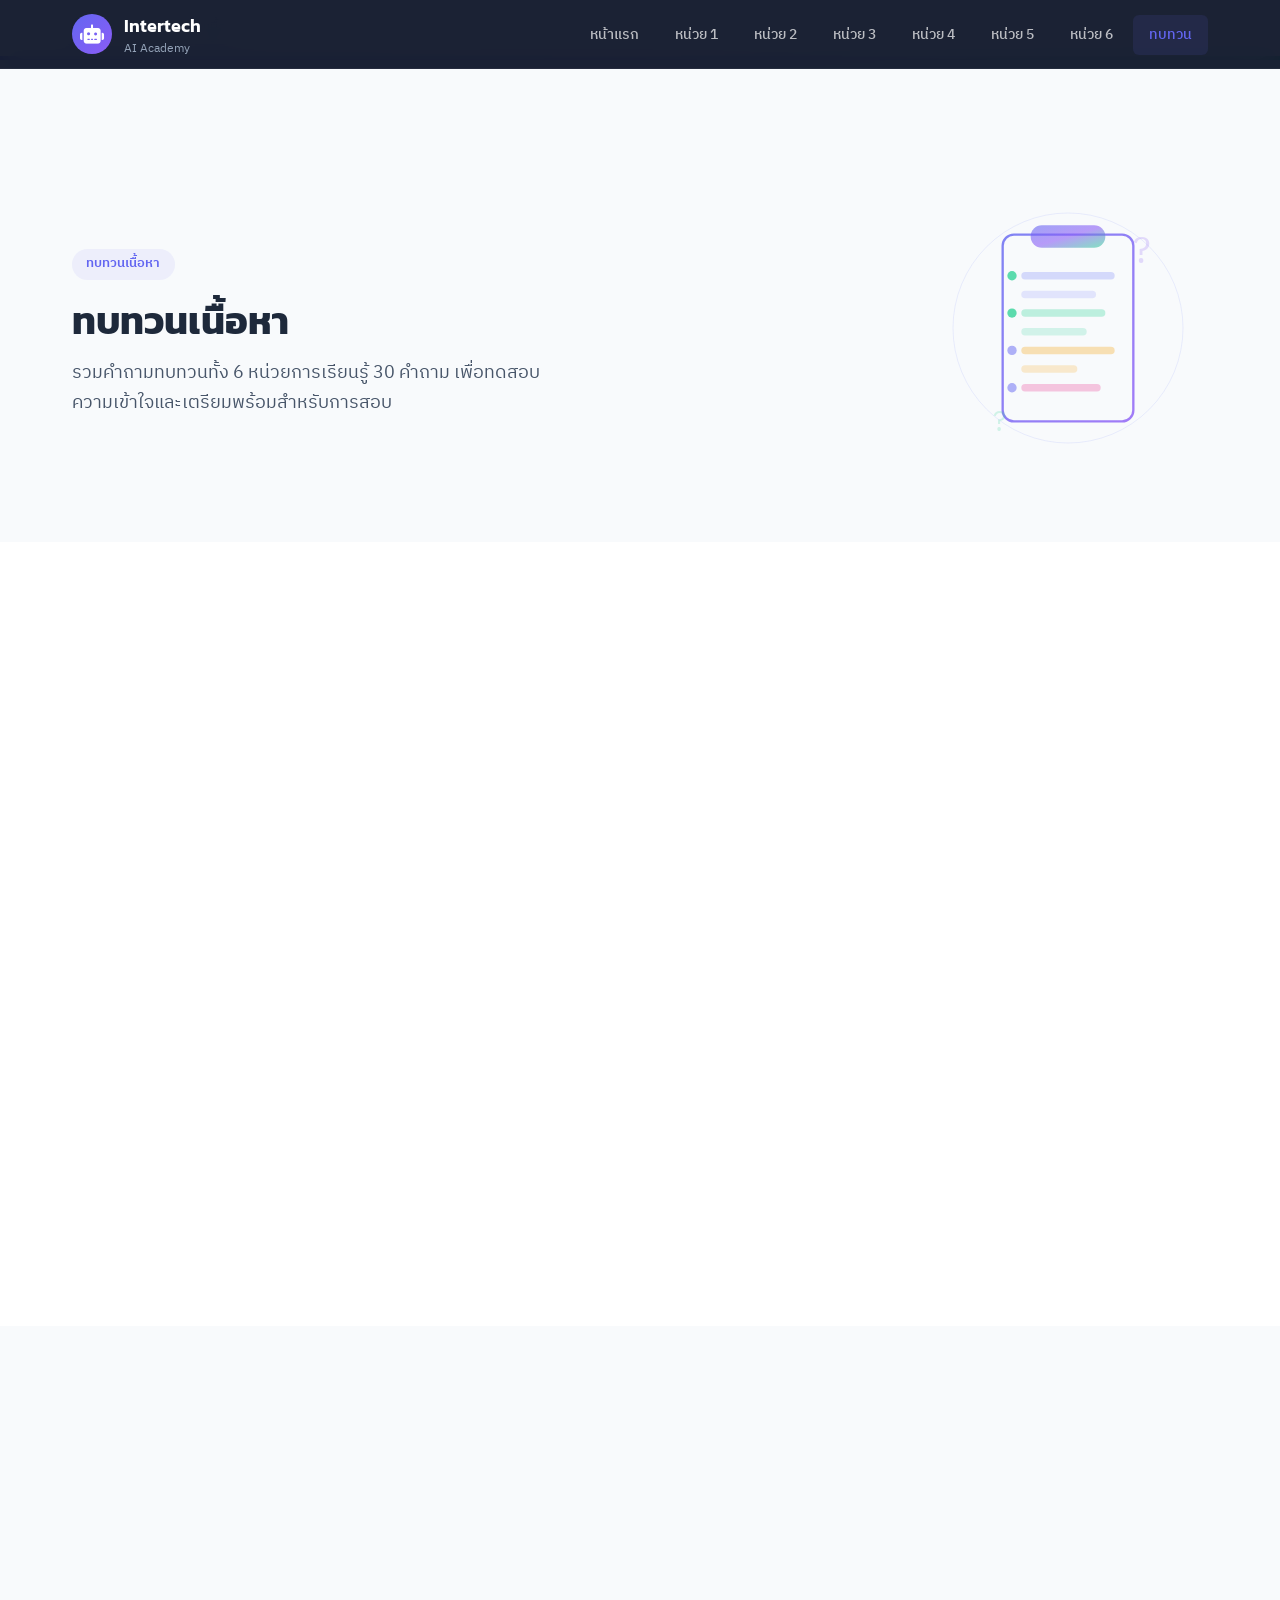
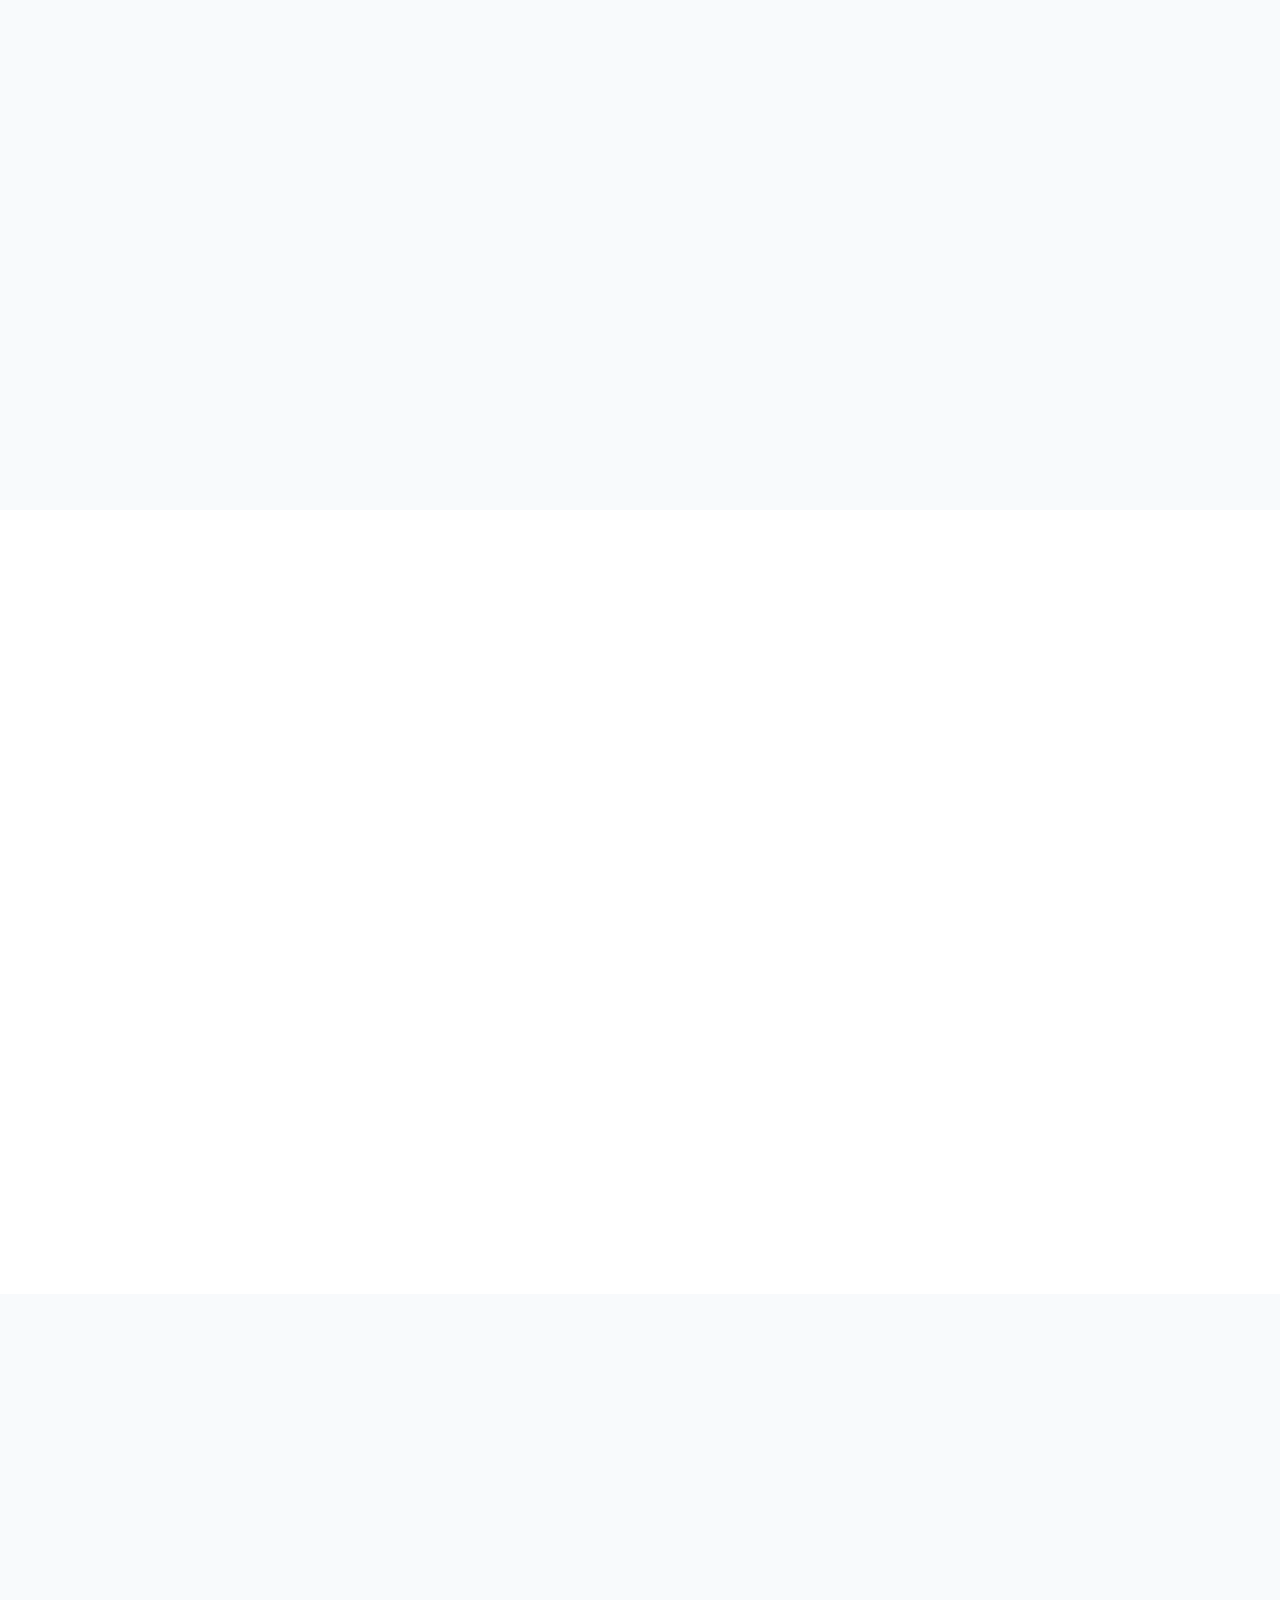
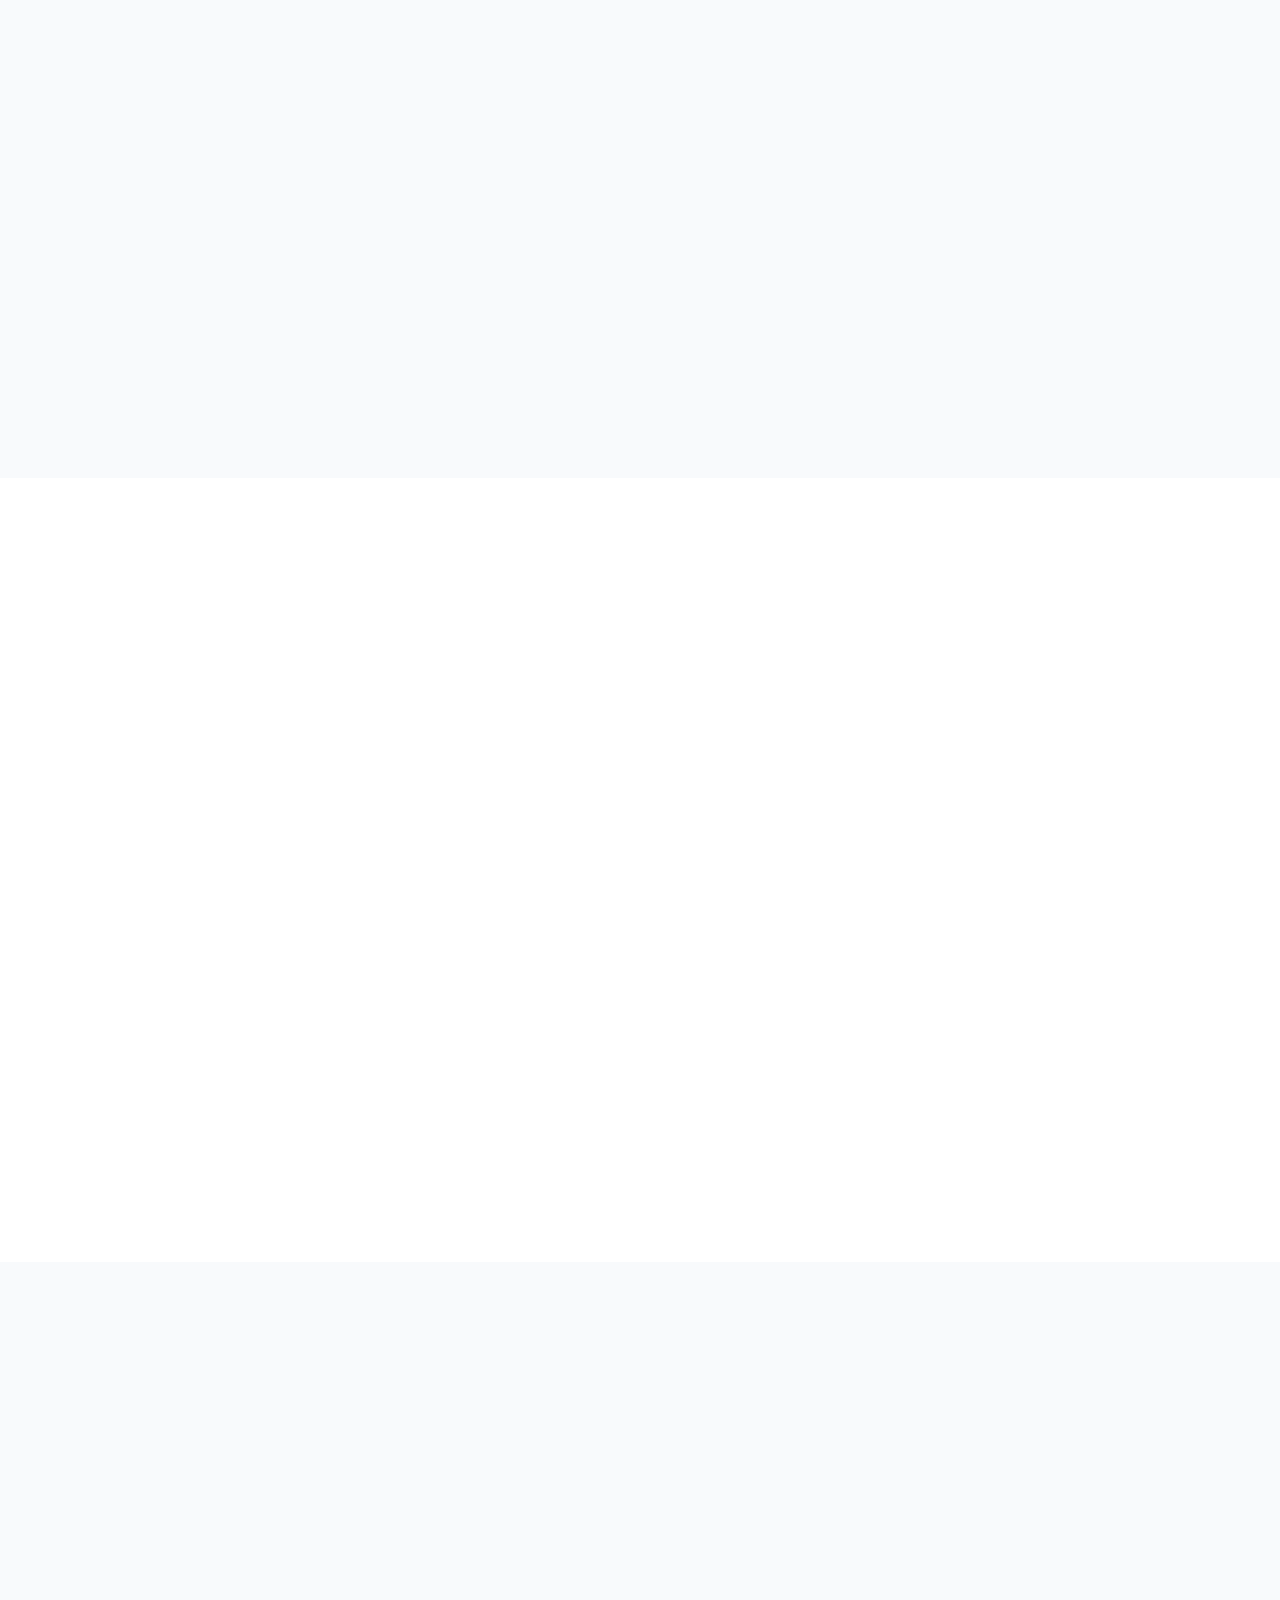
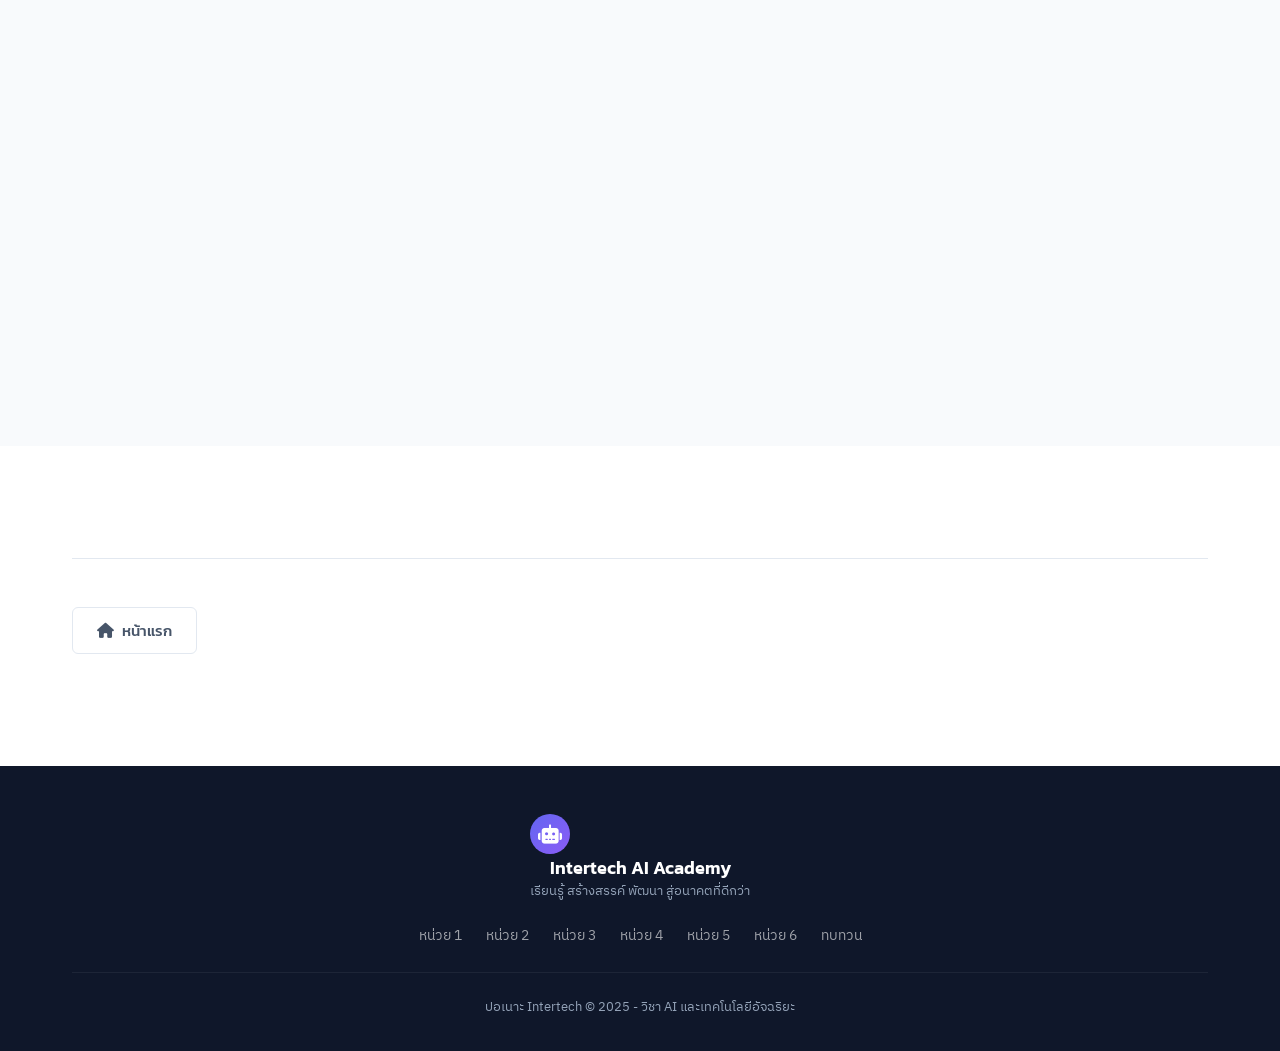
==== pages/review.html @ 2f6a362d "Redesign: Multi-page professional website with detailed content - แยกเป็นหน้าเดี่ยวสำหรับแต่ละหน่วย " ====
<!DOCTYPE html>
<html lang="th">
<head>
    <meta charset="UTF-8">
    <meta name="viewport" content="width=device-width, initial-scale=1.0">
    <title>ทบทวนเนื้อหา - ปอเนาะ Intertech</title>
    <link rel="stylesheet" href="../style.css">
    <link href="https://fonts.googleapis.com/css2?family=Kanit:wght@300;400;500;600;700;800&family=IBM+Plex+Sans+Thai:wght@300;400;500;600;700&display=swap" rel="stylesheet">
    <link rel="stylesheet" href="https://cdnjs.cloudflare.com/ajax/libs/font-awesome/6.5.0/css/all.min.css">
</head>
<body>
    <!-- Navbar -->
    <nav class="navbar">
        <div class="container nav-container">
            <a href="../index.html" class="nav-brand">
                <div class="brand-icon"><i class="fas fa-robot"></i></div>
                <div class="brand-text">
                    <span class="brand-name">Intertech</span>
                    <span class="brand-sub">AI Academy</span>
                </div>
            </a>
            <button class="nav-toggle" id="navToggle">
                <span></span><span></span><span></span>
            </button>
            <ul class="nav-links" id="navLinks">
                <li><a href="../index.html">หน้าแรก</a></li>
                <li><a href="unit1.html">หน่วย 1</a></li>
                <li><a href="unit2.html">หน่วย 2</a></li>
                <li><a href="unit3.html">หน่วย 3</a></li>
                <li><a href="unit4.html">หน่วย 4</a></li>
                <li><a href="unit5.html">หน่วย 5</a></li>
                <li><a href="unit6.html">หน่วย 6</a></li>
                <li><a href="review.html" class="active">ทบทวน</a></li>
            </ul>
        </div>
    </nav>


    <!-- Breadcrumb -->
    <div class="container">
        <nav class="breadcrumb" style="padding: 1rem 0; font-size: 0.9rem;">
            <a href="../index.html" style="color: var(--primary); text-decoration: none;"><i class="fas fa-home"></i> หน้าแรก</a>
            <span style="margin: 0 0.5rem; color: var(--text-muted);">/</span>
            <span style="color: var(--text-secondary);">ทบทวนเนื้อหา</span>
        </nav>
    </div>

    <!-- Page Hero -->
    <header class="page-hero">
        <div class="container page-hero-content">
            <div style="flex: 1;">
                <span class="unit-badge" style="display: inline-block; margin-bottom: 1rem;">ทบทวนเนื้อหา</span>
                <h1 class="page-title">ทบทวนเนื้อหา</h1>
                <p class="page-subtitle">รวมคำถามทบทวนทั้ง 6 หน่วยการเรียนรู้ 30 คำถาม เพื่อทดสอบความเข้าใจและเตรียมพร้อมสำหรับการสอบ</p>
            </div>
            <div class="page-hero-illustration">
                <svg viewBox="0 0 300 300" fill="none" xmlns="http://www.w3.org/2000/svg">
                    <!-- Clipboard background -->
                    <rect x="80" y="50" width="140" height="200" rx="12" stroke="url(#reviewGrad1)" stroke-width="2.5" opacity="0.8"/>
                    <rect x="110" y="40" width="80" height="24" rx="12" fill="url(#reviewGrad2)" opacity="0.6"/>
                    <!-- Checklist lines -->
                    <rect x="100" y="90" width="100" height="8" rx="4" fill="#818cf8" opacity="0.3"/>
                    <rect x="100" y="110" width="80" height="8" rx="4" fill="#818cf8" opacity="0.2"/>
                    <rect x="100" y="130" width="90" height="8" rx="4" fill="#34d399" opacity="0.3"/>
                    <rect x="100" y="150" width="70" height="8" rx="4" fill="#34d399" opacity="0.2"/>
                    <rect x="100" y="170" width="100" height="8" rx="4" fill="#f59e0b" opacity="0.3"/>
                    <rect x="100" y="190" width="60" height="8" rx="4" fill="#f59e0b" opacity="0.2"/>
                    <rect x="100" y="210" width="85" height="8" rx="4" fill="#ec4899" opacity="0.3"/>
                    <!-- Check marks -->
                    <circle cx="90" cy="94" r="5" fill="#34d399" opacity="0.8"/>
                    <circle cx="90" cy="134" r="5" fill="#34d399" opacity="0.8"/>
                    <circle cx="90" cy="174" r="5" fill="#6366f1" opacity="0.5"/>
                    <circle cx="90" cy="214" r="5" fill="#6366f1" opacity="0.5"/>
                    <!-- Question mark decoration -->
                    <text x="220" y="80" font-size="40" fill="#8b5cf6" opacity="0.2">?</text>
                    <text x="70" y="260" font-size="30" fill="#34d399" opacity="0.2">?</text>
                    <!-- Pulsing ring -->
                    <circle cx="150" cy="150" r="120" stroke="#818cf8" stroke-width="1" opacity="0.2">
                        <animate attributeName="r" values="120;130;120" dur="3s" repeatCount="indefinite"/>
                        <animate attributeName="opacity" values="0.2;0.05;0.2" dur="3s" repeatCount="indefinite"/>
                    </circle>
                    <defs>
                        <linearGradient id="reviewGrad1" x1="0%" y1="0%" x2="100%" y2="100%">
                            <stop offset="0%" style="stop-color:#6366f1"/>
                            <stop offset="100%" style="stop-color:#8b5cf6"/>
                        </linearGradient>
                        <linearGradient id="reviewGrad2" x1="0%" y1="0%" x2="100%" y2="100%">
                            <stop offset="0%" style="stop-color:#6366f1"/>
                            <stop offset="50%" style="stop-color:#8b5cf6"/>
                            <stop offset="100%" style="stop-color:#34d399"/>
                        </linearGradient>
                    </defs>
                </svg>
            </div>
        </div>
    </header>


    <!-- Unit 1 Review -->
    <section class="content-section">
        <div class="container">
            <div class="review-card">
                <div class="review-icon"><i class="fas fa-globe"></i></div>
                <h3>หน่วยที่ 1: รู้จักโลกของ AI</h3>
                <div class="review-question">
                    <p><strong>คำถาม:</strong> AI (Artificial Intelligence) คืออะไร? จงอธิบายความหมายอย่างละเอียด</p>
                    <button class="btn-reveal" onclick="toggleAnswer(this)">ดูคำตอบ</button>
                    <div class="answer hidden"><p><strong>AI (Artificial Intelligence) หรือ ปัญญาประดิษฐ์</strong> คือสาขาหนึ่งของวิทยาการคอมพิวเตอร์ที่มุ่งเน้นการพัฒนาระบบคอมพิวเตอร์ให้สามารถทำงานที่ปกติต้องอาศัย<strong>สติปัญญาของมนุษย์</strong> เช่น การเรียนรู้ (Learning), การตัดสินใจ (Decision Making), การแก้ปัญหา (Problem Solving), การเข้าใจภาษา (Language Understanding) และการรับรู้สิ่งต่างๆ (Perception) คำว่า "Artificial" หมายถึง "สิ่งที่สร้างขึ้น" และ "Intelligence" หมายถึง "ความฉลาด" รวมกันจึงหมายถึง <strong>"ความฉลาดที่ถูกสร้างขึ้นโดยมนุษย์ผ่านระบบคอมพิวเตอร์"</strong></p></div>
                </div>
                <div class="review-question">
                    <p><strong>คำถาม:</strong> AI แบ่งออกเป็นกี่ประเภท? อะไรบ้าง? และแต่ละประเภทต่างกันอย่างไร?</p>
                    <button class="btn-reveal" onclick="toggleAnswer(this)">ดูคำตอบ</button>
                    <div class="answer hidden"><p>AI แบ่งออกเป็น <strong>3 ประเภท</strong> ตามระดับความสามารถ ได้แก่: <strong>1) Narrow AI (AI แบบแคบ)</strong> - เก่งเฉพาะงานใดงานหนึ่ง เป็น AI ที่มีอยู่จริงในปัจจุบัน เช่น ChatGPT, Face ID, Google Translate <strong>2) General AI หรือ AGI (AI ทั่วไป)</strong> - มีความฉลาดเทียบเท่ามนุษย์ สามารถทำงานได้หลากหลายเหมือนคน ยังอยู่ในขั้นวิจัยพัฒนา <strong>3) Super AI หรือ ASI (AI เหนือมนุษย์)</strong> - มีความฉลาดเหนือมนุษย์ในทุกด้าน ยังเป็นเพียงทฤษฎี</p></div>
                </div>
                <div class="review-question">
                    <p><strong>คำถาม:</strong> ใครเป็นผู้บัญญัติคำว่า "Artificial Intelligence" เป็นครั้งแรก และเกิดขึ้นเมื่อใด?</p>
                    <button class="btn-reveal" onclick="toggleAnswer(this)">ดูคำตอบ</button>
                    <div class="answer hidden"><p><strong>John McCarthy</strong> เป็นผู้บัญญัติคำว่า "Artificial Intelligence" เป็นครั้งแรก ในปี <strong>ค.ศ. 1956</strong> ในการประชุมที่ <strong>Dartmouth College</strong> ประเทศสหรัฐอเมริกา ซึ่งถือเป็นจุดกำเนิดอย่างเป็นทางการของสาขา AI อย่างไรก็ตาม แนวคิดเรื่องเครื่องจักรที่คิดได้เริ่มต้นมาก่อนหน้านั้นโดย <strong>Alan Turing</strong> ในปี 1950 ที่เสนอ "Turing Test"</p></div>
                </div>
                <div class="review-question">
                    <p><strong>คำถาม:</strong> จงยกตัวอย่าง AI ที่ใช้ในชีวิตประจำวันมาอย่างน้อย 5 ตัวอย่าง พร้อมอธิบายการทำงาน</p>
                    <button class="btn-reveal" onclick="toggleAnswer(this)">ดูคำตอบ</button>
                    <div class="answer hidden"><p>ตัวอย่าง AI ในชีวิตประจำวัน: <strong>1) Face ID</strong> - ใช้ AI จดจำใบหน้าเพื่อปลดล็อคโทรศัพท์ <strong>2) YouTube/Netflix</strong> - ใช้ AI วิเคราะห์พฤติกรรมการดูเพื่อแนะนำวิดีโอที่เราน่าจะชอบ <strong>3) Google Maps</strong> - ใช้ AI วิเคราะห์สภาพจราจรเพื่อคำนวณเส้นทางที่เร็วที่สุด <strong>4) Siri / Google Assistant</strong> - ผู้ช่วยเสียงที่ใช้ AI เข้าใจคำพูดและตอบคำถาม <strong>5) Shopee / Lazada</strong> - ใช้ AI แนะนำสินค้าจากประวัติการดูและซื้อ นอกจากนี้ยังมี คีย์บอร์ดทำนายคำ, ฟิลเตอร์หน้าใน TikTok, Spotify แนะนำเพลง เป็นต้น</p></div>
                </div>
                <div class="review-question">
                    <p><strong>คำถาม:</strong> Turing Test คืออะไร? และมีหลักการทำงานอย่างไร?</p>
                    <button class="btn-reveal" onclick="toggleAnswer(this)">ดูคำตอบ</button>
                    <div class="answer hidden"><p><strong>Turing Test</strong> คือการทดสอบที่เสนอโดย <strong>Alan Turing</strong> ในปี 1950 เพื่อตอบคำถามว่า "เครื่องจักรสามารถคิดได้หรือไม่?" หลักการคือ: ให้มนุษย์ผู้ทดสอบ (Interrogator) สนทนากับ 2 ฝ่าย คือมนุษย์จริงและเครื่องจักร โดย<strong>ไม่รู้ว่าฝ่ายไหนเป็นใคร</strong> (สื่อสารผ่านข้อความเท่านั้น) ถ้าผู้ทดสอบ<strong>ไม่สามารถแยกได้</strong>ว่ากำลังคุยกับคนหรือเครื่อง แสดงว่าเครื่องนั้น<strong>ผ่านการทดสอบ</strong> และถือว่ามีความฉลาดเทียบเท่ามนุษย์ในด้านการสนทนา</p></div>
                </div>
            </div>
        </div>
    </section>


    <!-- Unit 2 Review -->
    <section class="content-section" style="background: var(--bg-secondary, #f8fafc);">
        <div class="container">
            <div class="review-card">
                <div class="review-icon"><i class="fas fa-tools"></i></div>
                <h3>หน่วยที่ 2: เครื่องมือ AI</h3>
                <div class="review-question">
                    <p><strong>คำถาม:</strong> Generative AI คืออะไร? ต่างจาก AI ทั่วไปอย่างไร?</p>
                    <button class="btn-reveal" onclick="toggleAnswer(this)">ดูคำตอบ</button>
                    <div class="answer hidden"><p><strong>Generative AI (AI เชิงสร้างสรรค์)</strong> คือ AI ที่สามารถ<strong>สร้างเนื้อหาใหม่</strong>ได้ด้วยตัวเอง เช่น ข้อความ รูปภาพ เสียง เพลง วิดีโอ และโค้ด โดยเรียนรู้จากข้อมูลจำนวนมหาศาล ต่างจาก AI ทั่วไป (Analytical AI) ที่ทำได้เพียง<strong>วิเคราะห์หรือจำแนก</strong>ข้อมูลที่มีอยู่ ตัวอย่างเช่น ChatGPT สร้างข้อความ, DALL-E สร้างรูปภาพ, Suno สร้างเพลง เป็นต้น Generative AI ใช้โมเดลภาษาขนาดใหญ่ (<strong>Large Language Model - LLM</strong>) ในการทำงาน</p></div>
                </div>
                <div class="review-question">
                    <p><strong>คำถาม:</strong> สูตร RACE ในการเขียน Prompt คืออะไร? แต่ละตัวอักษรย่อมาจากอะไร?</p>
                    <button class="btn-reveal" onclick="toggleAnswer(this)">ดูคำตอบ</button>
                    <div class="answer hidden"><p>สูตร <strong>RACE</strong> เป็นเทคนิคการเขียน Prompt ให้ได้ผลลัพธ์ที่ดี ประกอบด้วย: <strong>R = Role (บทบาท)</strong> - กำหนดบทบาทให้ AI เช่น "คุณเป็นครูสอนวิทยาศาสตร์" <strong>A = Action (การกระทำ)</strong> - บอก AI ว่าต้องทำอะไร เช่น "อธิบายเรื่อง..." <strong>C = Context (บริบท)</strong> - ให้ข้อมูลเพิ่มเติม เช่น "สำหรับนักเรียนม.ปลาย" <strong>E = Expectation (ความคาดหวัง)</strong> - กำหนดรูปแบบผลลัพธ์ที่ต้องการ เช่น "อธิบายเป็นข้อๆ ไม่เกิน 5 ข้อ" การใช้สูตร RACE จะช่วยให้ได้คำตอบที่<strong>ตรงประเด็นและมีคุณภาพ</strong>มากขึ้น</p></div>
                </div>
                <div class="review-question">
                    <p><strong>คำถาม:</strong> ChatGPT และ Gemini มีข้อแตกต่างกันอย่างไร?</p>
                    <button class="btn-reveal" onclick="toggleAnswer(this)">ดูคำตอบ</button>
                    <div class="answer hidden"><p>ข้อแตกต่างหลักระหว่าง ChatGPT และ Gemini: <strong>ChatGPT</strong> พัฒนาโดย <strong>OpenAI</strong> มีจุดเด่นด้านการเขียนเชิงสร้างสรรค์ การแต่งเรื่อง บทความ โค้ด มีความสามารถในการสนทนาต่อเนื่องที่ดี และมีระบบ Plugin/GPTs ที่หลากหลาย ส่วน <strong>Gemini</strong> พัฒนาโดย <strong>Google</strong> มีจุดเด่นด้านการค้นหาข้อมูลที่เป็นปัจจุบัน (เชื่อมต่อกับ Google Search) การวิเคราะห์รูปภาพและวิดีโอ และการทำงานร่วมกับ Google Workspace เช่น Docs, Sheets, Gmail ได้ดี ทั้งสองมีเวอร์ชันฟรีและเสียเงิน</p></div>
                </div>
                <div class="review-question">
                    <p><strong>คำถาม:</strong> Canva Magic มีฟีเจอร์ AI อะไรบ้าง? จงยกตัวอย่างมาอย่างน้อย 4 ฟีเจอร์</p>
                    <button class="btn-reveal" onclick="toggleAnswer(this)">ดูคำตอบ</button>
                    <div class="answer hidden"><p>ฟีเจอร์ AI ใน Canva Magic ที่สำคัญ: <strong>1) Magic Write</strong> - AI ช่วยเขียนข้อความ สร้างเนื้อหา แคปชั่น บทความ <strong>2) Magic Design</strong> - AI ออกแบบเทมเพลตอัตโนมัติจากคำอธิบายหรือรูปภาพที่อัปโหลด <strong>3) Magic Eraser</strong> - ลบวัตถุหรือคนที่ไม่ต้องการออกจากรูปภาพ <strong>4) Magic Edit</strong> - แก้ไขรูปภาพด้วยการพิมพ์คำสั่ง เช่น เปลี่ยนสีท้องฟ้า เพิ่มวัตถุ <strong>5) Background Remover</strong> - ลบพื้นหลังอัตโนมัติ <strong>6) Text to Image</strong> - สร้างรูปภาพจากคำอธิบาย <strong>7) Magic Animate</strong> - เพิ่มแอนิเมชันให้งานออกแบบอัตโนมัติ</p></div>
                </div>
                <div class="review-question">
                    <p><strong>คำถาม:</strong> Suno AI คืออะไร? มีความสามารถอะไรบ้าง?</p>
                    <button class="btn-reveal" onclick="toggleAnswer(this)">ดูคำตอบ</button>
                    <div class="answer hidden"><p><strong>Suno AI</strong> คือเครื่องมือ AI สำหรับ<strong>สร้างเพลงและดนตรี</strong>จากคำอธิบายข้อความ (Text-to-Music) ความสามารถหลักได้แก่: <strong>1)</strong> สร้างเพลงทั้งเพลงพร้อม<strong>เนื้อร้องและทำนอง</strong>จากคำอธิบายง่ายๆ <strong>2)</strong> เลือก<strong>แนวเพลง</strong>ได้หลากหลาย เช่น Pop, Rock, Jazz, R&B, Hip-hop, Thai <strong>3)</strong> สร้างเพลง<strong>ภาษาไทย</strong>ได้ <strong>4)</strong> กำหนด<strong>อารมณ์เพลง</strong> (mood) ได้ เช่น สดใส เศร้า มีพลัง <strong>5)</strong> สามารถใส่<strong>เนื้อเพลงของตัวเอง</strong>ให้ AI ใส่ทำนองได้ (Custom Lyrics) ทำให้ทุกคนสามารถสร้างเพลงได้โดย<strong>ไม่ต้องมีความรู้ด้านดนตรี</strong></p></div>
                </div>
            </div>
        </div>
    </section>


    <!-- Unit 3 Review -->
    <section class="content-section">
        <div class="container">
            <div class="review-card">
                <div class="review-icon"><i class="fas fa-cogs"></i></div>
                <h3>หน่วยที่ 3: ตรรกะของ AI</h3>
                <div class="review-question">
                    <p><strong>คำถาม:</strong> Computational Thinking มี 4 ขั้นตอนอะไรบ้าง? จงอธิบายแต่ละขั้นตอน</p>
                    <button class="btn-reveal" onclick="toggleAnswer(this)">ดูคำตอบ</button>
                    <div class="answer hidden"><p><strong>Computational Thinking (การคิดเชิงคำนวณ)</strong> มี 4 ขั้นตอน: <strong>1) Decomposition (การแบ่งย่อย)</strong> - แบ่งปัญหาใหญ่ออกเป็นปัญหาย่อยๆ ที่จัดการได้ง่ายขึ้น เช่น แบ่งการทำเว็บไซต์เป็น ส่วนหัว เนื้อหา ส่วนท้าย <strong>2) Pattern Recognition (การหารูปแบบ)</strong> - มองหาความซ้ำหรือรูปแบบที่คล้ายกันในปัญหา เพื่อนำวิธีแก้มาประยุกต์ใช้ <strong>3) Abstraction (การคิดเชิงนามธรรม)</strong> - ตัดรายละเอียดที่ไม่จำเป็นออก เน้นเฉพาะสิ่งสำคัญ เช่น แผนที่รถไฟฟ้าไม่ต้องแสดงถนนทุกสาย <strong>4) Algorithm Design (การออกแบบอัลกอริทึม)</strong> - เขียนขั้นตอนวิธีแก้ปัญหาอย่างเป็นระบบ ชัดเจน ทำซ้ำได้</p></div>
                </div>
                <div class="review-question">
                    <p><strong>คำถาม:</strong> อัลกอริทึม (Algorithm) ที่ดีควรมีคุณสมบัติอะไรบ้าง?</p>
                    <button class="btn-reveal" onclick="toggleAnswer(this)">ดูคำตอบ</button>
                    <div class="answer hidden"><p>อัลกอริทึมที่ดีควรมีคุณสมบัติสำคัญดังนี้: <strong>1) มีขั้นตอนชัดเจน (Definiteness)</strong> - แต่ละขั้นตอนต้องไม่คลุมเครือ เข้าใจได้ตรงกัน <strong>2) มีจุดเริ่มต้นและจุดสิ้นสุด (Finiteness)</strong> - ต้องจบได้ ไม่ทำงานวนไปไม่สิ้นสุด <strong>3) มีข้อมูลนำเข้าและผลลัพธ์ (Input/Output)</strong> - รับค่าเข้าและให้ผลลัพธ์ที่ต้องการ <strong>4) มีประสิทธิภาพ (Effectiveness)</strong> - ทำงานได้จริงด้วยทรัพยากรที่มี ไม่ซับซ้อนเกินไป <strong>5) ถูกต้อง (Correctness)</strong> - ให้ผลลัพธ์ที่ถูกต้องสำหรับทุกกรณีที่เป็นไปได้ <strong>6) ทำซ้ำได้ (Reproducibility)</strong> - ทำกี่ครั้งก็ได้ผลเหมือนเดิม ถ้าข้อมูลนำเข้าเหมือนกัน</p></div>
                </div>
                <div class="review-question">
                    <p><strong>คำถาม:</strong> Machine Learning มีกี่ประเภท? อะไรบ้าง? พร้อมยกตัวอย่างแต่ละประเภท</p>
                    <button class="btn-reveal" onclick="toggleAnswer(this)">ดูคำตอบ</button>
                    <div class="answer hidden"><p>Machine Learning แบ่งเป็น <strong>3 ประเภทหลัก</strong>: <strong>1) Supervised Learning (การเรียนรู้แบบมีผู้สอน)</strong> - ป้อนข้อมูลพร้อมคำตอบที่ถูกต้อง ให้ AI เรียนรู้ความสัมพันธ์ ตัวอย่าง: สอนให้ AI แยกอีเมลสแปมกับอีเมลปกติ, จำแนกรูปแมวกับสุนัข <strong>2) Unsupervised Learning (การเรียนรู้แบบไม่มีผู้สอน)</strong> - ป้อนข้อมูลโดยไม่บอกคำตอบ ให้ AI หารูปแบบเอง ตัวอย่าง: จัดกลุ่มลูกค้าตามพฤติกรรมการซื้อ, ค้นหาเพลงที่มีลักษณะคล้ายกัน <strong>3) Reinforcement Learning (การเรียนรู้แบบเสริมแรง)</strong> - AI ลองทำแล้วได้รางวัลหรือบทลงโทษ เรียนรู้จากผลลัพธ์ ตัวอย่าง: AI เล่นเกม AlphaGo, หุ่นยนต์เรียนรู้การเดิน</p></div>
                </div>
                <div class="review-question">
                    <p><strong>คำถาม:</strong> Neural Network (โครงข่ายประสาทเทียม) มีกี่ชั้น? แต่ละชั้นทำหน้าที่อะไร?</p>
                    <button class="btn-reveal" onclick="toggleAnswer(this)">ดูคำตอบ</button>
                    <div class="answer hidden"><p>Neural Network มี <strong>3 ชั้นหลัก</strong>: <strong>1) Input Layer (ชั้นนำเข้า)</strong> - รับข้อมูลดิบเข้าสู่ระบบ เช่น ค่าพิกเซลของรูปภาพ ข้อความ เสียง จำนวน Neuron ขึ้นอยู่กับขนาดข้อมูลนำเข้า <strong>2) Hidden Layer (ชั้นซ่อน)</strong> - ประมวลผลข้อมูล ค้นหาลักษณะสำคัญ (Features) และรูปแบบ อาจมีหลายชั้น (ถ้ามีหลายชั้นเรียกว่า <strong>Deep Learning</strong>) ยิ่งลึกยิ่งเรียนรู้ลักษณะที่ซับซ้อนได้ <strong>3) Output Layer (ชั้นผลลัพธ์)</strong> - แสดงผลลัพธ์สุดท้าย เช่น บอกว่ารูปนี้เป็นแมวหรือสุนัข ให้ค่าความน่าจะเป็น หรือทำนายตัวเลข</p></div>
                </div>
                <div class="review-question">
                    <p><strong>คำถาม:</strong> Overfitting และ Underfitting คืออะไร? ต่างกันอย่างไร?</p>
                    <button class="btn-reveal" onclick="toggleAnswer(this)">ดูคำตอบ</button>
                    <div class="answer hidden"><p><strong>Overfitting (การเรียนรู้มากเกินไป)</strong> คือปัญหาที่โมเดล AI <strong>จำข้อมูลฝึกได้แม่นมาก</strong>จนจำรายละเอียดปลีกย่อยและ Noise ด้วย ทำให้เมื่อเจอข้อมูลใหม่ที่ไม่เคยเห็นกลับ<strong>ทำนายผิดพลาด</strong> เปรียบเหมือนนักเรียนที่ท่องจำเฉลยโดยไม่เข้าใจ พอเจอโจทย์ใหม่ก็ทำไม่ได้ ส่วน <strong>Underfitting (การเรียนรู้น้อยเกินไป)</strong> คือปัญหาที่โมเดล AI <strong>เรียนรู้ไม่เพียงพอ</strong> ไม่สามารถจับรูปแบบสำคัญในข้อมูลได้ ทำให้ทำนาย<strong>ผิดพลาดทั้งข้อมูลฝึกและข้อมูลใหม่</strong> เปรียบเหมือนนักเรียนที่ไม่ตั้งใจเรียน อ่านหนังสือผ่านๆ ทำข้อสอบไม่ได้เลย โมเดลที่ดีต้อง<strong>สมดุล</strong>ระหว่างสองสิ่งนี้</p></div>
                </div>
            </div>
        </div>
    </section>


    <!-- Unit 4 Review -->
    <section class="content-section" style="background: var(--bg-secondary, #f8fafc);">
        <div class="container">
            <div class="review-card">
                <div class="review-icon"><i class="fas fa-shield-alt"></i></div>
                <h3>หน่วยที่ 4: จริยธรรม AI</h3>
                <div class="review-question">
                    <p><strong>คำถาม:</strong> หลักจริยธรรม AI มีกี่ข้อ? อะไรบ้าง? จงอธิบายแต่ละข้อ</p>
                    <button class="btn-reveal" onclick="toggleAnswer(this)">ดูคำตอบ</button>
                    <div class="answer hidden"><p>หลักจริยธรรม AI มี <strong>6 ข้อสำคัญ</strong>: <strong>1) ความโปร่งใส (Transparency)</strong> - ต้องอธิบายได้ว่า AI ตัดสินใจอย่างไรและทำไม <strong>2) ความยุติธรรม (Fairness)</strong> - AI ต้องไม่เลือกปฏิบัติ ไม่มีอคติต่อเพศ เชื้อชาติ ศาสนา <strong>3) ความเป็นส่วนตัว (Privacy)</strong> - ต้องปกป้องข้อมูลส่วนบุคคลของผู้ใช้งาน <strong>4) ความปลอดภัย (Safety)</strong> - AI ต้องไม่ก่อให้เกิดอันตรายต่อผู้ใช้หรือสังคม <strong>5) ความรับผิดชอบ (Accountability)</strong> - ต้องมีผู้รับผิดชอบเมื่อ AI ทำงานผิดพลาดหรือสร้างความเสียหาย <strong>6) ประโยชน์ต่อมนุษย์ (Beneficence)</strong> - AI ควรถูกพัฒนาเพื่อประโยชน์ของมนุษย์และสังคมเป็นหลัก</p></div>
                </div>
                <div class="review-question">
                    <p><strong>คำถาม:</strong> Deepfake คืออะไร? มีกี่ประเภท? และเราจะตรวจจับ Deepfake ได้อย่างไร?</p>
                    <button class="btn-reveal" onclick="toggleAnswer(this)">ดูคำตอบ</button>
                    <div class="answer hidden"><p><strong>Deepfake</strong> คือสื่อปลอมที่สร้างด้วยเทคโนโลยี AI โดยเฉพาะ Deep Learning เพื่อ<strong>ปลอมแปลงใบหน้า เสียง หรือวิดีโอ</strong>ให้ดูสมจริง ประเภทของ Deepfake: <strong>1) Face Swap</strong> - สลับใบหน้าคนหนึ่งไปใส่อีกคน <strong>2) Voice Cloning</strong> - เลียนเสียงพูดของคนอื่น <strong>3) Full Body Puppet</strong> - ควบคุมร่างกายทั้งตัว <strong>4) Lip Sync</strong> - ปลอมปากให้ขยับตรงกับเสียงใหม่ วิธีตรวจจับ: สังเกต<strong>ความผิดปกติ</strong>เช่น การกะพริบตาไม่เป็นธรรมชาติ, ขอบใบหน้าเบลอหรือสั่นไหว, แสงเงาไม่สอดคล้อง, เสียงไม่ตรงปาก, พื้นหลังบิดเบี้ยว และใช้เครื่องมือตรวจจับ Deepfake เช่น Deepware Scanner</p></div>
                </div>
                <div class="review-question">
                    <p><strong>คำถาม:</strong> SIFT Method คืออะไร? ใช้ตรวจสอบข้อมูลอย่างไร?</p>
                    <button class="btn-reveal" onclick="toggleAnswer(this)">ดูคำตอบ</button>
                    <div class="answer hidden"><p><strong>SIFT</strong> เป็นวิธีการตรวจสอบความน่าเชื่อถือของข้อมูลบนอินเทอร์เน็ต ประกอบด้วย 4 ขั้นตอน: <strong>S = Stop (หยุด)</strong> - หยุดคิดก่อนเชื่อหรือแชร์ อย่ารีบตอบสนองทางอารมณ์ <strong>I = Investigate the source (ตรวจสอบแหล่งที่มา)</strong> - ดูว่าใครเป็นคนเผยแพร่ เว็บไซต์น่าเชื่อถือหรือไม่ ผู้เขียนเป็นใคร มีความเชี่ยวชาญจริงหรือไม่ <strong>F = Find better coverage (หาแหล่งอื่นเปรียบเทียบ)</strong> - ค้นหาข่าวเดียวกันจากแหล่งอื่นอย่างน้อย 2-3 แหล่ง ถ้ามีแหล่งเดียวรายงานอาจเป็นข่าวปลอม <strong>T = Trace claims (สืบค้นต้นตอ)</strong> - ตามหาต้นทางของข้อมูล ข้อมูลถูกดัดแปลงมาจากไหน บริบทเดิมคืออะไร</p></div>
                </div>
                <div class="review-question">
                    <p><strong>คำถาม:</strong> เราจะปกป้องความเป็นส่วนตัวของตัวเองจาก AI ได้อย่างไรบ้าง?</p>
                    <button class="btn-reveal" onclick="toggleAnswer(this)">ดูคำตอบ</button>
                    <div class="answer hidden"><p>วิธีปกป้องความเป็นส่วนตัวจาก AI: <strong>1) จำกัดข้อมูลที่แชร์</strong> - ไม่โพสต์ข้อมูลส่วนตัวมากเกินไปบนโซเชียลมีเดีย เช่น ที่อยู่ เบอร์โทร รูปบัตรประชาชน <strong>2) ตรวจสอบการตั้งค่าความเป็นส่วนตัว</strong> - ปรับ Privacy Settings ในแอปและเว็บไซต์ ปิดการติดตามตำแหน่งที่ไม่จำเป็น <strong>3) อ่านเงื่อนไขการใช้งาน</strong> - ตรวจสอบว่าแอปจะนำข้อมูลเราไปทำอะไร ก่อนกดยินยอม <strong>4) ใช้รหัสผ่านที่ปลอดภัย</strong> - ใช้รหัสผ่านยาว ซับซ้อน ไม่ซ้ำกัน และเปิดการยืนยันตัวตน 2 ชั้น (2FA) <strong>5) ระวังข้อมูลที่ป้อนให้ AI</strong> - ไม่ใส่ข้อมูลลับ ข้อมูลส่วนตัว หรือข้อมูลสำคัญในแชทบอท AI <strong>6) อัพเดทซอฟต์แวร์สม่ำเสมอ</strong> - เพื่อปิดช่องโหว่ด้านความปลอดภัย</p></div>
                </div>
                <div class="review-question">
                    <p><strong>คำถาม:</strong> จงยกตัวอย่างการใช้ AI ในห้องเรียนที่เหมาะสมและไม่เหมาะสม</p>
                    <button class="btn-reveal" onclick="toggleAnswer(this)">ดูคำตอบ</button>
                    <div class="answer hidden"><p><strong>การใช้ AI ที่เหมาะสม:</strong> ใช้ AI เป็น<strong>เครื่องมือช่วยเรียนรู้</strong> เช่น ให้ ChatGPT อธิบายเนื้อหาที่ไม่เข้าใจ, ใช้ AI ตรวจสอบไวยากรณ์หลังเขียนงานเสร็จ, ใช้เป็นแหล่งไอเดียเริ่มต้น, ใช้สรุปบทความยาวๆ, ใช้ช่วยฝึกภาษา, ใช้หาข้อมูลเพิ่มเติมเพื่อต่อยอดความรู้ <strong>การใช้ AI ที่ไม่เหมาะสม:</strong> <strong>ก็อปปี้งาน</strong>จาก AI ทั้งหมดโดยไม่ได้คิดเอง, ส่ง<strong>การบ้านที่ AI ทำให้</strong>โดยอ้างว่าเป็นผลงานตัวเอง, ใช้ AI <strong>สอบหรือทดสอบ</strong>โดยไม่ได้รับอนุญาต, ใช้ AI สร้างข้อมูลเท็จหรือ<strong>แอบอ้าง</strong>ผลงาน, ใช้โดย<strong>ไม่ตรวจสอบความถูกต้อง</strong>ของคำตอบ หลักสำคัญคือ: AI เป็น<strong>ผู้ช่วย</strong>ไม่ใช่<strong>ผู้ทำแทน</strong></p></div>
                </div>
            </div>
        </div>
    </section>


    <!-- Unit 5 Review -->
    <section class="content-section">
        <div class="container">
            <div class="review-card">
                <div class="review-icon"><i class="fas fa-rocket"></i></div>
                <h3>หน่วยที่ 5: โครงงาน AI</h3>
                <div class="review-question">
                    <p><strong>คำถาม:</strong> การทำโครงงาน AI มีกี่ขั้นตอน? อะไรบ้าง?</p>
                    <button class="btn-reveal" onclick="toggleAnswer(this)">ดูคำตอบ</button>
                    <div class="answer hidden"><p>การทำโครงงาน AI มี <strong>5 ขั้นตอนหลัก</strong>: <strong>1) เลือกหัวข้อ (Topic Selection)</strong> - เลือกปัญหาหรือหัวข้อที่สนใจ ที่ AI สามารถช่วยแก้ปัญหาได้ ควรเป็นเรื่องใกล้ตัวและมีความเป็นไปได้ <strong>2) วางแผน (Planning)</strong> - กำหนดเป้าหมาย ขอบเขต ระยะเวลา แบ่งงาน เลือกเครื่องมือ AI ที่จะใช้ <strong>3) สร้างผลงาน (Creation)</strong> - ลงมือทำจริง ใช้เครื่องมือ AI สร้างชิ้นงาน ปรับแก้ไข พัฒนาให้สมบูรณ์ <strong>4) ทดสอบและปรับปรุง (Testing & Refinement)</strong> - ตรวจสอบผลงาน ทดลองใช้ ขอ Feedback ปรับแก้จุดบกพร่อง <strong>5) นำเสนอ (Presentation)</strong> - จัดทำสื่อนำเสนอ อธิบายกระบวนการทำงาน แสดงผลลัพธ์ ตอบคำถาม</p></div>
                </div>
                <div class="review-question">
                    <p><strong>คำถาม:</strong> ทำไมเราไม่ควรนำผลลัพธ์จาก AI มาใช้โดยตรง (Raw Output)?</p>
                    <button class="btn-reveal" onclick="toggleAnswer(this)">ดูคำตอบ</button>
                    <div class="answer hidden"><p>เหตุผลที่ไม่ควรใช้ผลลัพธ์จาก AI โดยตรง: <strong>1) AI อาจให้ข้อมูลผิด (Hallucination)</strong> - AI สามารถสร้างข้อมูลที่ดูน่าเชื่อถือแต่ไม่เป็นความจริง ต้องตรวจสอบข้อเท็จจริงเสมอ <strong>2) ขาดความเป็นตัวตน</strong> - ผลงานที่ดีควรสะท้อนความคิดและมุมมองของผู้สร้าง ไม่ใช่สำเนาจาก AI <strong>3) ไม่ตรงบริบท</strong> - AI อาจไม่เข้าใจบริบทเฉพาะ เช่น กลุ่มเป้าหมาย วัฒนธรรม สถานการณ์เฉพาะ <strong>4) ปัญหาลิขสิทธิ์และจริยธรรม</strong> - การอ้างว่าผลงาน AI เป็นของตัวเองถือเป็นการไม่ซื่อสัตย์ <strong>5) ไม่เกิดการเรียนรู้</strong> - ถ้าใช้ AI ทำทุกอย่าง ตัวเราจะไม่ได้พัฒนาทักษะใดๆ เลย วิธีที่ถูกต้องคือใช้ AI เป็น<strong>จุดเริ่มต้น</strong>แล้ว<strong>ปรับแต่ง เพิ่มเติม ตรวจสอบ</strong>ด้วยตัวเอง</p></div>
                </div>
                <div class="review-question">
                    <p><strong>คำถาม:</strong> กฎ 10-20-30 ในการนำเสนอคืออะไร?</p>
                    <button class="btn-reveal" onclick="toggleAnswer(this)">ดูคำตอบ</button>
                    <div class="answer hidden"><p>กฎ <strong>10-20-30</strong> เป็นหลักการนำเสนอที่มีประสิทธิภาพ โดย Guy Kawasaki: <strong>10 = ไม่เกิน 10 สไลด์</strong> - จำกัดจำนวนสไลด์ไม่ให้มากเกินไป เน้นเฉพาะสาระสำคัญ ป้องกันผู้ฟังเบื่อ ตัวอย่างโครงสร้าง: ปก, ปัญหา, วิธีแก้, เครื่องมือที่ใช้, ผลลัพธ์, บทเรียน, สรุป <strong>20 = ไม่เกิน 20 นาที</strong> - จำกัดเวลานำเสนอ ฝึกให้กระชับ ตรงประเด็น เหลือเวลาสำหรับคำถาม <strong>30 = ตัวอักษรไม่เล็กกว่า 30 pt</strong> - ใช้ตัวอักษรขนาดใหญ่ ทำให้อ่านง่าย ป้องกันการใส่ข้อความมากเกินไปในสไลด์ บังคับให้สรุปเนื้อหาเป็นประเด็นสั้นๆ</p></div>
                </div>
                <div class="review-question">
                    <p><strong>คำถาม:</strong> เกณฑ์การให้คะแนนโครงงาน AI มีกี่ด้าน? อะไรบ้าง?</p>
                    <button class="btn-reveal" onclick="toggleAnswer(this)">ดูคำตอบ</button>
                    <div class="answer hidden"><p>เกณฑ์การให้คะแนนโครงงาน AI มี <strong>4 ด้านหลัก</strong>: <strong>1) ความคิดสร้างสรรค์ (Creativity)</strong> - หัวข้อมีความน่าสนใจหรือไม่ มีมุมมองใหม่ๆ ไม่ซ้ำใคร แก้ปัญหาได้อย่างสร้างสรรค์ <strong>2) การใช้เครื่องมือ AI (AI Tool Usage)</strong> - เลือกใช้เครื่องมือ AI ได้เหมาะสม ใช้ได้อย่างมีประสิทธิภาพ เขียน Prompt ได้ดี ไม่ใช่แค่ก็อปปี้ผลลัพธ์มาตรงๆ <strong>3) คุณภาพผลงาน (Quality)</strong> - ผลงานสมบูรณ์ เนื้อหาถูกต้อง ข้อมูลน่าเชื่อถือ สวยงาม เรียบร้อย มีการปรับแต่งจนดี <strong>4) การนำเสนอ (Presentation)</strong> - อธิบายกระบวนการทำงานได้ชัดเจน พูดจาน่าสนใจ สื่อนำเสนอดี ตอบคำถามได้ มีความมั่นใจ</p></div>
                </div>
                <div class="review-question">
                    <p><strong>คำถาม:</strong> จงยกตัวอย่างโครงงาน AI สำหรับผู้เริ่มต้น มา 3-5 ตัวอย่าง</p>
                    <button class="btn-reveal" onclick="toggleAnswer(this)">ดูคำตอบ</button>
                    <div class="answer hidden"><p>ตัวอย่างโครงงาน AI สำหรับผู้เริ่มต้น: <strong>1) สร้างนิทานภาพ</strong> - ใช้ ChatGPT แต่งเรื่อง + Canva/DALL-E สร้างภาพประกอบ รวมเป็น E-book <strong>2) คลิปให้ความรู้</strong> - ใช้ AI ช่วยเขียนสคริปต์ สร้างภาพประกอบ ตัดต่อวิดีโอสั้น ลง TikTok/YouTube <strong>3) เว็บไซต์ท่องเที่ยวชุมชน</strong> - ใช้ AI ช่วยเขียนเนื้อหาแนะนำสถานที่ แปลภาษา สร้างรูปประกอบ <strong>4) แชทบอทให้คำปรึกษา</strong> - สร้าง AI Chatbot ตอบคำถามเกี่ยวกับการเรียน การสอบ ทุนการศึกษา <strong>5) แต่งเพลงประจำโรงเรียน</strong> - ใช้ Suno AI สร้างเพลงพร้อมเนื้อร้อง ออกแบบปก Album ด้วย Canva ทุกโครงงานควร<strong>แก้ปัญหาจริง</strong>และ<strong>สร้างคุณค่า</strong>ให้ชุมชนหรือโรงเรียน</p></div>
                </div>
            </div>
        </div>
    </section>


    <!-- Unit 6 Review -->
    <section class="content-section" style="background: var(--bg-secondary, #f8fafc);">
        <div class="container">
            <div class="review-card">
                <div class="review-icon"><i class="fas fa-briefcase"></i></div>
                <h3>หน่วยที่ 6: อาชีพด้าน AI</h3>
                <div class="review-question">
                    <p><strong>คำถาม:</strong> จงยกตัวอย่างอาชีพด้าน AI มา 5 อาชีพ พร้อมอธิบายหน้าที่ของแต่ละอาชีพ</p>
                    <button class="btn-reveal" onclick="toggleAnswer(this)">ดูคำตอบ</button>
                    <div class="answer hidden"><p>อาชีพด้าน AI ที่สำคัญ 5 อาชีพ: <strong>1) AI Engineer (วิศวกร AI)</strong> - ออกแบบ พัฒนา และปรับปรุงระบบ AI ให้ทำงานได้จริง สร้างโมเดล Machine Learning และนำไปใช้งานในผลิตภัณฑ์ <strong>2) Data Scientist (นักวิทยาศาสตร์ข้อมูล)</strong> - วิเคราะห์ข้อมูลขนาดใหญ่ หาข้อมูลเชิงลึก (Insights) สร้างโมเดลทำนาย ช่วยธุรกิจตัดสินใจ <strong>3) Prompt Engineer (วิศวกร Prompt)</strong> - ออกแบบคำสั่ง (Prompt) ที่มีประสิทธิภาพเพื่อให้ได้ผลลัพธ์ที่ดีที่สุดจาก AI อาชีพใหม่ที่เกิดจากยุค Generative AI <strong>4) AI Ethics Officer (เจ้าหน้าที่จริยธรรม AI)</strong> - ดูแลให้การพัฒนาและใช้งาน AI เป็นไปอย่างมีจริยธรรม ไม่สร้างอคติหรือความเสียหาย <strong>5) Robotics Engineer (วิศวกรหุ่นยนต์)</strong> - ออกแบบและสร้างหุ่นยนต์ที่ใช้ AI ทั้งหุ่นยนต์อุตสาหกรรม หุ่นยนต์บริการ และหุ่นยนต์ทางการแพทย์</p></div>
                </div>
                <div class="review-question">
                    <p><strong>คำถาม:</strong> AI ไม่สามารถแทนที่งานประเภทใดได้? เพราะเหตุใด?</p>
                    <button class="btn-reveal" onclick="toggleAnswer(this)">ดูคำตอบ</button>
                    <div class="answer hidden"><p>AI ไม่สามารถแทนที่งานที่ต้องใช้: <strong>1) ความเห็นอกเห็นใจ (Empathy)</strong> - เช่น นักจิตวิทยา พยาบาล นักสังคมสงเคราะห์ เพราะ AI ไม่มีอารมณ์และไม่เข้าใจความรู้สึกมนุษย์อย่างแท้จริง <strong>2) ความคิดสร้างสรรค์ขั้นสูง (Creative Thinking)</strong> - เช่น ศิลปิน นักเขียน ผู้กำกับภาพยนตร์ ที่ต้องสร้างสิ่งใหม่จากจินตนาการ <strong>3) การตัดสินใจทางจริยธรรม (Ethical Judgment)</strong> - เช่น ผู้พิพากษา แพทย์ ครู ที่ต้องชั่งน้ำหนักคุณค่าทางศีลธรรม <strong>4) ทักษะทางกายภาพที่ซับซ้อน</strong> - เช่น ช่างซ่อมในสถานการณ์ไม่คาดคิด ศัลยแพทย์กรณีซับซ้อน <strong>5) ความสัมพันธ์ระหว่างมนุษย์</strong> - เช่น ครู โค้ช ผู้นำ ที่ต้องสร้างแรงบันดาลใจและความไว้วางใจ เหตุผลหลักคือ AI ขาด<strong>ความเป็นมนุษย์ จิตสำนึก และประสบการณ์ชีวิต</strong></p></div>
                </div>
                <div class="review-question">
                    <p><strong>คำถาม:</strong> "กฎทอง" เกี่ยวกับ AI กับการทำงานคืออะไร?</p>
                    <button class="btn-reveal" onclick="toggleAnswer(this)">ดูคำตอบ</button>
                    <div class="answer hidden"><p>กฎทองเกี่ยวกับ AI กับการทำงานคือ: <strong>"AI จะไม่มาแทนที่คุณ แต่คนที่ใช้ AI เป็นจะมาแทนที่คนที่ใช้ไม่เป็น"</strong> (AI won't replace you, but a person using AI will.) หมายความว่า AI ไม่ได้ทำให้มนุษย์ตกงานโดยตรง แต่คนที่<strong>รู้จักใช้ AI เป็นเครื่องมือ</strong>เพิ่มประสิทธิภาพจะได้เปรียบกว่าคนที่ปฏิเสธหรือไม่ยอมเรียนรู้ AI ดังนั้นสิ่งสำคัญคือ<strong>ต้องเรียนรู้และปรับตัว</strong>ให้ใช้ AI เป็นเครื่องมือที่ช่วยทำงานให้เร็วขึ้น ดีขึ้น และมีประสิทธิภาพมากขึ้น ไม่ใช่กลัวว่าจะถูกแทนที่</p></div>
                </div>
                <div class="review-question">
                    <p><strong>คำถาม:</strong> Future Skills (ทักษะแห่งอนาคต) แบ่งเป็นกี่ประเภท? อะไรบ้าง? จงยกตัวอย่าง</p>
                    <button class="btn-reveal" onclick="toggleAnswer(this)">ดูคำตอบ</button>
                    <div class="answer hidden"><p>Future Skills แบ่งเป็น <strong>2 ประเภทหลัก</strong>: <strong>Hard Skills (ทักษะทางเทคนิค)</strong> - ทักษะเฉพาะทางที่วัดได้ เรียนรู้จากหลักสูตร ตัวอย่าง: การเขียนโค้ด (Python, JavaScript), การใช้เครื่องมือ AI, การวิเคราะห์ข้อมูล (Data Analytics), การออกแบบ UX/UI, Digital Marketing, Cybersecurity <strong>Soft Skills (ทักษะทางสังคม)</strong> - ทักษะด้านบุคลิกภาพและความสัมพันธ์ ตัวอย่าง: <strong>Critical Thinking</strong> (คิดวิเคราะห์), <strong>Creativity</strong> (ความคิดสร้างสรรค์), <strong>Communication</strong> (การสื่อสาร), <strong>Collaboration</strong> (การทำงานร่วมกัน), <strong>Adaptability</strong> (การปรับตัว), <strong>Emotional Intelligence</strong> (ความฉลาดทางอารมณ์) ในยุค AI ทั้ง Hard Skills และ Soft Skills มีความสำคัญเท่าๆ กัน เพราะ AI ทำ Hard Skills ได้ดี แต่ <strong>Soft Skills คือสิ่งที่ทำให้มนุษย์แตกต่างจาก AI</strong></p></div>
                </div>
                <div class="review-question">
                    <p><strong>คำถาม:</strong> นักเรียนควรเตรียมตัวอย่างไรเพื่อพร้อมสำหรับโลกยุค AI?</p>
                    <button class="btn-reveal" onclick="toggleAnswer(this)">ดูคำตอบ</button>
                    <div class="answer hidden"><p>การเตรียมตัวสำหรับโลกยุค AI: <strong>1) เรียนรู้การใช้เครื่องมือ AI</strong> - ฝึกใช้ ChatGPT, Gemini, Canva, Suno และเครื่องมืออื่นๆ ให้คล่อง เรียนรู้การเขียน Prompt ที่ดี <strong>2) พัฒนา Critical Thinking</strong> - ฝึกคิดวิเคราะห์ ไม่เชื่อทุกอย่างที่ AI บอก ตรวจสอบข้อมูลเสมอ <strong>3) สร้างความคิดสร้างสรรค์</strong> - ฝึกคิดนอกกรอบ ทำโครงงาน สร้างผลงาน ทดลองสิ่งใหม่ๆ <strong>4) พัฒนาทักษะการสื่อสาร</strong> - ฝึกพูด เขียน นำเสนอ ทำงานเป็นทีม เพราะ AI ยังทำสิ่งนี้แทนมนุษย์ไม่ได้ <strong>5) เรียนรู้ตลอดชีวิต (Lifelong Learning)</strong> - เทคโนโลยีเปลี่ยนเร็ว ต้องพร้อมเรียนรู้สิ่งใหม่เสมอ <strong>6) มีจริยธรรมดิจิทัล</strong> - ใช้ AI อย่างรับผิดชอบ เข้าใจผลกระทบ ไม่ทำร้ายผู้อื่น สิ่งสำคัญที่สุดคือ<strong>มองว่า AI เป็นเพื่อนร่วมงาน ไม่ใช่ศัตรู</strong></p></div>
                </div>
            </div>
        </div>
    </section>


    <!-- Page Navigation -->
    <section class="content-section">
        <div class="container">
            <div class="page-nav">
                <a href="../index.html" class="btn btn-outline">
                    <i class="fas fa-home"></i> หน้าแรก
                </a>
            </div>
        </div>
    </section>

    <!-- Footer -->
    <footer class="footer">
        <div class="container footer-content">
            <div class="footer-brand">
                <div class="brand-icon"><i class="fas fa-robot"></i></div>
                <div>
                    <div class="brand-name">Intertech AI Academy</div>
                    <div class="brand-sub">เรียนรู้ สร้างสรรค์ พัฒนา สู่อนาคตที่ดีกว่า</div>
                </div>
            </div>
            <div class="footer-links">
                <a href="unit1.html">หน่วย 1</a>
                <a href="unit2.html">หน่วย 2</a>
                <a href="unit3.html">หน่วย 3</a>
                <a href="unit4.html">หน่วย 4</a>
                <a href="unit5.html">หน่วย 5</a>
                <a href="unit6.html">หน่วย 6</a>
                <a href="review.html">ทบทวน</a>
            </div>
            <div class="footer-copy">
                <p>ปอเนาะ Intertech &copy; 2025 - วิชา AI และเทคโนโลยีอัจฉริยะ</p>
            </div>
        </div>
    </footer>

    <script src="../script.js"></script>
</body>
</html>
---- style.css ----
/* ============================================
   AI InterTech Course - Main Stylesheet
   Thai Educational Website about AI
   ============================================ */

/* 1. CSS Custom Properties */
:root {
  --primary: #6366f1;
  --primary-dark: #4f46e5;
  --secondary: #34d399;
  --bg-primary: #ffffff;
  --bg-secondary: #f8fafc;
  --text-primary: #1e293b;
  --text-secondary: #475569;
  --text-muted: #94a3b8;
  --border: #e2e8f0;
  --navbar-bg: #0f172a;
  --footer-bg: #0f172a;
  --shadow-sm: 0 1px 3px rgba(0,0,0,0.08);
  --shadow-md: 0 4px 12px rgba(0,0,0,0.1);
  --shadow-lg: 0 10px 30px rgba(0,0,0,0.15);
  --radius-sm: 6px;
  --radius-md: 12px;
  --radius-lg: 20px;
  --radius-full: 9999px;
  --transition: 0.3s ease;
}


/* 2. Global Reset & Base */
*, *::before, *::after { box-sizing: border-box; margin: 0; padding: 0; }
html { scroll-behavior: smooth; -webkit-text-size-adjust: 100%; }
body {
  font-family: 'IBM Plex Sans Thai', sans-serif;
  font-size: 16px;
  line-height: 1.7;
  color: var(--text-primary);
  background-color: var(--bg-primary);
  -webkit-font-smoothing: antialiased;
  -moz-osx-font-smoothing: grayscale;
  overflow-x: hidden;
}
h1, h2, h3, h4, h5, h6 {
  font-family: 'Kanit', sans-serif;
  font-weight: 600;
  line-height: 1.3;
  color: var(--text-primary);
}
a { text-decoration: none; color: inherit; transition: color var(--transition); }
img { max-width: 100%; height: auto; display: block; }
ul, ol { list-style: none; }

/* 3. Container */
.container { max-width: 1200px; margin: 0 auto; padding: 0 2rem; width: 100%; }


/* 4. Navbar */
.navbar {
  position: fixed; top: 0; left: 0; right: 0; z-index: 1000;
  background: rgba(15, 23, 42, 0.95);
  backdrop-filter: blur(12px); -webkit-backdrop-filter: blur(12px);
  border-bottom: 1px solid rgba(255,255,255,0.05);
  padding: 0.75rem 0;
  transition: background var(--transition);
}
.nav-container {
  max-width: 1200px; margin: 0 auto; padding: 0 2rem;
  display: flex; align-items: center; justify-content: space-between;
}
.nav-brand { display: flex; align-items: center; gap: 0.75rem; }
.brand-icon {
  width: 40px; height: 40px; border-radius: 50%;
  background: linear-gradient(135deg, var(--primary), #8b5cf6);
  display: flex; align-items: center; justify-content: center;
  font-size: 1.2rem; color: #fff; flex-shrink: 0;
}
.brand-name {
  font-family: 'Kanit', sans-serif;
  font-size: 1.1rem; font-weight: 600; color: #fff;
}
.brand-sub { font-size: 0.75rem; color: var(--text-muted); display: block; line-height: 1.2; }
.nav-links { display: flex; align-items: center; gap: 0.25rem; }
.nav-links a {
  color: rgba(255,255,255,0.7); padding: 0.5rem 1rem;
  border-radius: var(--radius-sm); font-size: 0.9rem;
  font-weight: 500; transition: all var(--transition);
}
.nav-links a:hover { color: #fff; background: rgba(255,255,255,0.08); }
.nav-links a.active { color: var(--primary); background: rgba(99,102,241,0.1); }
.nav-toggle {
  display: none; flex-direction: column; gap: 5px;
  background: none; border: none; cursor: pointer; padding: 0.5rem;
}
.nav-toggle span {
  display: block; width: 24px; height: 2px;
  background: #fff; border-radius: 2px; transition: all var(--transition);
}


/* 5. Hero Section (Index Page) */
.hero {
  min-height: 100vh; display: flex; align-items: center; justify-content: center;
  background: linear-gradient(135deg, #0f172a 0%, #1e1b4b 50%, #312e81 100%);
  padding: 6rem 2rem 4rem; position: relative; overflow: hidden;
}
.hero::before {
  content: ''; position: absolute; top: -50%; left: -50%; width: 200%; height: 200%;
  background: radial-gradient(circle at 30% 50%, rgba(99,102,241,0.08) 0%, transparent 50%),
              radial-gradient(circle at 70% 80%, rgba(139,92,246,0.06) 0%, transparent 50%);
  pointer-events: none;
}
.hero-content {
  max-width: 1200px; margin: 0 auto; display: flex;
  align-items: center; gap: 4rem; position: relative; z-index: 1;
}
.hero-text { flex: 1; }
.hero-badge {
  display: inline-flex; align-items: center; gap: 0.5rem;
  background: rgba(99,102,241,0.15); border: 1px solid rgba(99,102,241,0.3);
  color: #a5b4fc; padding: 0.4rem 1rem;
  border-radius: var(--radius-full); font-size: 0.85rem;
  font-weight: 500; margin-bottom: 1.5rem;
}
.hero-title {
  font-size: 3.2rem; font-weight: 700; color: #fff;
  margin-bottom: 1.5rem; line-height: 1.2;
}
.gradient-text {
  background: linear-gradient(135deg, var(--primary), #8b5cf6, var(--secondary));
  -webkit-background-clip: text; -webkit-text-fill-color: transparent; background-clip: text;
}
.hero-description {
  font-size: 1.1rem; color: rgba(255,255,255,0.7);
  margin-bottom: 2rem; max-width: 540px;
}
.hero-stats { display: flex; gap: 2rem; margin-bottom: 2.5rem; }
.stat-item { text-align: center; }
.stat-number {
  display: block; font-family: 'Kanit', sans-serif;
  font-size: 1.8rem; font-weight: 700; color: #fff;
}
.stat-label {
  font-size: 0.8rem; color: var(--text-muted);
  text-transform: uppercase; letter-spacing: 0.5px;
}
.hero-cta { display: flex; gap: 1rem; flex-wrap: wrap; }
.hero-illustration { flex: 0 0 400px; max-width: 400px; }
.hero-illustration svg, .hero-illustration img { width: 100%; height: auto; }


/* 6. Page Hero (Sub-pages) */
.page-hero {
  padding: 8rem 0 4rem; background: var(--bg-secondary);
  border-top: 4px solid transparent;
  border-image: linear-gradient(90deg, var(--primary), #8b5cf6, var(--secondary)) 1;
  position: relative; overflow: hidden;
}
.page-hero .container {
  display: flex; align-items: center; justify-content: space-between; gap: 3rem;
}
.page-hero-text { flex: 1; }
.page-title { font-size: 2.4rem; font-weight: 700; margin-bottom: 0.75rem; }
.page-subtitle { font-size: 1.1rem; color: var(--text-secondary); max-width: 500px; }
.page-hero-illustration { flex: 0 0 280px; max-width: 280px; }
.page-hero-illustration svg, .page-hero-illustration img { width: 100%; height: auto; }

/* 7. Buttons */
.btn {
  display: inline-flex; align-items: center; justify-content: center; gap: 0.5rem;
  padding: 0.75rem 1.75rem; border-radius: var(--radius-sm);
  font-family: 'Kanit', sans-serif; font-size: 0.95rem; font-weight: 500;
  border: none; cursor: pointer; transition: all var(--transition);
  text-decoration: none; line-height: 1.4;
}
.btn-primary {
  background: linear-gradient(135deg, var(--primary), #8b5cf6);
  color: #fff; box-shadow: 0 4px 15px rgba(99,102,241,0.3);
}
.btn-primary:hover {
  transform: translateY(-2px); box-shadow: 0 8px 25px rgba(99,102,241,0.4);
}
.btn-outline {
  background: transparent; color: #fff; border: 2px solid rgba(255,255,255,0.3);
}
.btn-outline:hover { background: rgba(255,255,255,0.1); border-color: rgba(255,255,255,0.6); }
.btn-lg { padding: 1rem 2.25rem; font-size: 1.05rem; }


/* 8. Section Styles */
.section { padding: 5rem 0; }
.section-header { text-align: center; margin-bottom: 3.5rem; }
.section-badge {
  display: inline-flex; align-items: center; gap: 0.4rem;
  background: rgba(99,102,241,0.08); color: var(--primary);
  padding: 0.35rem 1rem; border-radius: var(--radius-full);
  font-size: 0.85rem; font-weight: 600; margin-bottom: 1rem;
}
.section-title { font-size: 2rem; font-weight: 700; margin-bottom: 0.75rem; }
.section-desc {
  font-size: 1.05rem; color: var(--text-secondary); max-width: 600px; margin: 0 auto;
}

/* 9. Unit Cards (Index Page) */
.units-grid { display: flex; flex-direction: column; gap: 1.25rem; }
.unit-card {
  display: flex; align-items: center; gap: 1.5rem;
  background: var(--bg-primary); border: 1px solid var(--border);
  border-left: 4px solid var(--primary); border-radius: var(--radius-md);
  padding: 1.5rem 2rem; transition: all var(--transition); text-decoration: none;
}
.unit-card:hover {
  transform: translateY(-3px); box-shadow: var(--shadow-md); border-left-color: #8b5cf6;
}
.unit-card-icon {
  flex-shrink: 0; width: 52px; height: 52px; border-radius: var(--radius-md);
  background: rgba(99,102,241,0.08); display: flex;
  align-items: center; justify-content: center;
}
.unit-card-icon svg { width: 28px; height: 28px; color: var(--primary); }
.unit-card-content { flex: 1; }
.unit-card-content h3 { font-size: 1.1rem; margin-bottom: 0.25rem; }
.unit-card-content p { font-size: 0.9rem; color: var(--text-secondary); }
.unit-card-arrow { flex-shrink: 0; color: var(--text-muted); transition: transform var(--transition); }
.unit-card:hover .unit-card-arrow { transform: translateX(4px); color: var(--primary); }


/* 10. Features Grid */
.features-grid { display: grid; grid-template-columns: repeat(4, 1fr); gap: 2rem; }
.feature-card {
  text-align: center; padding: 2rem 1.5rem; border-radius: var(--radius-md);
  background: var(--bg-primary); border: 1px solid var(--border);
  transition: all var(--transition);
}
.feature-card:hover {
  transform: translateY(-4px); box-shadow: var(--shadow-md);
  border-color: rgba(99,102,241,0.2);
}
.feature-icon {
  width: 60px; height: 60px; margin: 0 auto 1.25rem;
  border-radius: var(--radius-md); background: rgba(99,102,241,0.08);
  display: flex; align-items: center; justify-content: center; font-size: 1.5rem;
}
.feature-card h3 { font-size: 1rem; margin-bottom: 0.5rem; }
.feature-card p { font-size: 0.9rem; color: var(--text-secondary); }

/* 11. CTA Section */
.cta-section {
  background: linear-gradient(135deg, var(--primary), #8b5cf6);
  padding: 5rem 0; text-align: center; position: relative; overflow: hidden;
}
.cta-section::before {
  content: ''; position: absolute; inset: 0;
  background: radial-gradient(circle at 20% 50%, rgba(255,255,255,0.1) 0%, transparent 60%);
  pointer-events: none;
}
.cta-section h2 { color: #fff; font-size: 2rem; margin-bottom: 1rem; }
.cta-section p {
  color: rgba(255,255,255,0.85); font-size: 1.1rem;
  margin-bottom: 2rem; max-width: 500px; margin-left: auto; margin-right: auto;
}
.cta-section .btn-primary {
  background: #fff; color: var(--primary); box-shadow: 0 4px 15px rgba(0,0,0,0.2);
}
.cta-section .btn-primary:hover {
  transform: translateY(-2px); box-shadow: 0 8px 25px rgba(0,0,0,0.3);
}


/* 12. Content Section (Unit Pages) */
.content-section { padding: 4rem 0; }
.content-section .section-title {
  font-size: 1.75rem; margin-bottom: 2rem;
  display: flex; align-items: center; gap: 0.75rem;
}
.section-number {
  display: inline-flex; align-items: center; justify-content: center;
  width: 36px; height: 36px; border-radius: var(--radius-sm);
  background: linear-gradient(135deg, var(--primary), #8b5cf6);
  color: #fff; font-size: 0.9rem; font-weight: 700; flex-shrink: 0;
}
.content-block { margin-bottom: 2.5rem; }
.content-block h3 { font-size: 1.25rem; margin-bottom: 0.75rem; color: var(--text-primary); }
.content-text p { margin-bottom: 1rem; color: var(--text-secondary); line-height: 1.8; }
.content-text ul, .content-text ol { margin-bottom: 1rem; padding-left: 1.5rem; }
.content-text ul { list-style: disc; }
.content-text ol { list-style: decimal; }
.content-text li { margin-bottom: 0.5rem; color: var(--text-secondary); line-height: 1.7; }

/* 13. Info Box */
.info-box {
  background: rgba(99,102,241,0.05); border-left: 4px solid var(--primary);
  border-radius: 0 var(--radius-md) var(--radius-md) 0;
  padding: 1.5rem 2rem; margin: 2rem 0;
}
.info-box h4 { font-size: 1rem; color: var(--primary); margin-bottom: 0.5rem; }
.info-box p { font-size: 0.95rem; color: var(--text-secondary); margin-bottom: 0; }


/* 14. Timeline */
.timeline { position: relative; padding-left: 2.5rem; margin: 2rem 0; }
.timeline::before {
  content: ''; position: absolute; left: 8px; top: 0; bottom: 0;
  width: 2px; background: var(--border);
}
.timeline-item { position: relative; margin-bottom: 2rem; padding-bottom: 0.5rem; }
.timeline-item:last-child { margin-bottom: 0; }
.timeline-marker {
  position: absolute; left: -2.5rem; top: 4px; width: 18px; height: 18px;
  border-radius: 50%; background: var(--primary);
  border: 3px solid var(--bg-primary); box-shadow: 0 0 0 2px var(--primary);
}
.timeline-content h4 { font-size: 1.05rem; margin-bottom: 0.35rem; }
.timeline-content p { font-size: 0.9rem; color: var(--text-secondary); }
.timeline-year {
  display: inline-block; background: rgba(99,102,241,0.1); color: var(--primary);
  padding: 0.2rem 0.75rem; border-radius: var(--radius-full);
  font-size: 0.8rem; font-weight: 600; margin-bottom: 0.5rem;
}

/* 15. Comparison Grid */
.comparison-grid {
  display: grid; grid-template-columns: repeat(auto-fit, minmax(280px, 1fr));
  gap: 1.5rem; margin: 2rem 0;
}
.comparison-card {
  padding: 1.75rem; border-radius: var(--radius-md);
  border: 1px solid var(--border); background: var(--bg-primary);
  transition: all var(--transition);
}
.comparison-card:hover { box-shadow: var(--shadow-md); border-color: rgba(99,102,241,0.2); }
.comparison-card h4 { font-size: 1.05rem; margin-bottom: 0.75rem; }
.comparison-card p { font-size: 0.9rem; color: var(--text-secondary); line-height: 1.7; }


/* 16. Example Grid */
.example-grid {
  display: grid; grid-template-columns: repeat(auto-fit, minmax(250px, 1fr));
  gap: 1.5rem; margin: 2rem 0;
}
.example-card {
  padding: 1.75rem; border-radius: var(--radius-md);
  border: 1px solid var(--border); background: var(--bg-primary);
  text-align: center; transition: all var(--transition);
}
.example-card:hover { transform: translateY(-4px); box-shadow: var(--shadow-md); }
.example-card .example-icon {
  width: 56px; height: 56px; margin: 0 auto 1rem;
  border-radius: var(--radius-md); background: rgba(99,102,241,0.08);
  display: flex; align-items: center; justify-content: center; font-size: 1.5rem;
}
.example-card h4 { font-size: 1rem; margin-bottom: 0.5rem; }
.example-card p { font-size: 0.85rem; color: var(--text-secondary); }

/* 17. Knowledge Summary */
.knowledge-summary {
  background: var(--bg-primary); border-radius: var(--radius-lg);
  padding: 2.5rem; margin: 3rem 0; border: 1px solid var(--border);
  box-shadow: 0 4px 20px rgba(99,102,241,0.06);
  position: relative; overflow: hidden;
}
.knowledge-summary::before {
  content: ''; position: absolute; top: 0; left: 0; right: 0; height: 4px;
  background: linear-gradient(90deg, var(--primary), #8b5cf6, var(--secondary));
}
.knowledge-summary h3 { font-size: 1.3rem; margin-bottom: 1.25rem; color: var(--primary); }
.knowledge-summary ul { list-style: none; padding: 0; }
.knowledge-summary li {
  padding: 0.5rem 0; padding-left: 1.5rem;
  position: relative; color: var(--text-secondary);
}
.knowledge-summary li::before {
  content: '\2713'; position: absolute; left: 0; color: var(--secondary); font-weight: 700;
}


/* 18. Page Navigation */
.page-nav {
  display: flex; justify-content: space-between; align-items: center;
  padding: 3rem 0; border-top: 1px solid var(--border); margin-top: 3rem; gap: 1rem;
}
.page-nav a {
  display: inline-flex; align-items: center; gap: 0.5rem;
  padding: 0.75rem 1.5rem; border-radius: var(--radius-sm);
  border: 1px solid var(--border); color: var(--text-secondary);
  font-weight: 500; transition: all var(--transition);
}
.page-nav a:hover {
  border-color: var(--primary); color: var(--primary); background: rgba(99,102,241,0.04);
}

/* 19. Review Cards (Review Page) */
.review-grid { display: grid; gap: 1.5rem; }
.review-card {
  background: var(--bg-primary); border: 1px solid var(--border);
  border-radius: var(--radius-md); padding: 2rem; transition: all var(--transition);
}
.review-card:hover { box-shadow: var(--shadow-sm); }
.review-icon {
  width: 48px; height: 48px; border-radius: var(--radius-md);
  background: rgba(99,102,241,0.08); display: flex;
  align-items: center; justify-content: center;
  font-size: 1.4rem; margin-bottom: 1.25rem;
}
.review-question {
  font-size: 1.05rem; font-weight: 600; color: var(--text-primary);
  padding-bottom: 1rem; border-bottom: 1px solid var(--border); margin-bottom: 1rem;
}
.btn-reveal {
  display: inline-flex; align-items: center; gap: 0.4rem;
  padding: 0.5rem 1.25rem; border-radius: var(--radius-full);
  background: rgba(99,102,241,0.08); color: var(--primary);
  font-size: 0.85rem; font-weight: 600; border: none;
  cursor: pointer; transition: all var(--transition);
}
.btn-reveal:hover { background: rgba(99,102,241,0.15); }
.answer {
  margin-top: 1rem; padding: 1rem 1.25rem;
  border-left: 3px solid var(--secondary); background: rgba(52,211,153,0.04);
  border-radius: 0 var(--radius-sm) var(--radius-sm) 0;
  color: var(--text-secondary); font-size: 0.95rem; line-height: 1.7;
}
.answer.hidden { display: none; }


/* 20. Footer */
.footer { background: var(--footer-bg); padding: 3rem 0 2rem; }
.footer-content {
  display: flex; flex-direction: column; align-items: center; gap: 1.5rem;
}
.footer-brand { text-align: center; }
.footer-brand .brand-name {
  font-family: 'Kanit', sans-serif; font-size: 1.1rem; font-weight: 600; color: #fff;
}
.footer-brand .brand-sub { font-size: 0.8rem; color: var(--text-muted); }
.footer-links {
  display: flex; flex-wrap: wrap; justify-content: center; gap: 0.5rem 1.5rem;
}
.footer-links a {
  color: rgba(255,255,255,0.6); font-size: 0.9rem; transition: color var(--transition);
}
.footer-links a:hover { color: #fff; }
.footer-copy {
  text-align: center; color: var(--text-muted); font-size: 0.8rem;
  padding-top: 1.5rem; border-top: 1px solid rgba(255,255,255,0.06); width: 100%;
}

/* 21. Unit Badge */
.unit-badge {
  display: inline-flex; align-items: center; gap: 0.35rem;
  background: rgba(99,102,241,0.08); color: var(--primary);
  padding: 0.3rem 0.9rem; border-radius: var(--radius-full);
  font-size: 0.8rem; font-weight: 600;
}


/* 22. Responsive Design */
@media (max-width: 1024px) {
  .features-grid { grid-template-columns: repeat(2, 1fr); }
  .hero-title { font-size: 2.6rem; }
  .hero-illustration { flex: 0 0 320px; max-width: 320px; }
  .page-hero-illustration { flex: 0 0 220px; max-width: 220px; }
}

@media (max-width: 768px) {
  .nav-links {
    display: none; position: absolute; top: 100%; left: 0; right: 0;
    background: rgba(15,23,42,0.98); backdrop-filter: blur(12px);
    flex-direction: column; padding: 1rem;
    border-top: 1px solid rgba(255,255,255,0.05);
  }
  .nav-links.active { display: flex; }
  .nav-links a { padding: 0.75rem 1rem; width: 100%; }
  .nav-toggle { display: flex; }
  .hero { padding: 5rem 1.5rem 3rem; min-height: auto; }
  .hero-content { flex-direction: column; text-align: center; gap: 2.5rem; }
  .hero-title { font-size: 2.2rem; }
  .hero-description { margin: 0 auto 2rem; }
  .hero-stats { justify-content: center; }
  .hero-cta { justify-content: center; }
  .hero-illustration { flex: none; max-width: 300px; margin: 0 auto; }
  .page-hero .container { flex-direction: column; text-align: center; }
  .page-hero-illustration { max-width: 200px; margin: 0 auto; }
  .page-title { font-size: 1.9rem; }
  .section-title { font-size: 1.7rem; }
  .features-grid { grid-template-columns: 1fr; }
  .unit-card { padding: 1.25rem 1.5rem; }
  .page-nav { flex-direction: column; gap: 1rem; }
  .page-nav a { width: 100%; justify-content: center; }
  .comparison-grid, .example-grid { grid-template-columns: 1fr; }
  .container { padding: 0 1.5rem; }
}

@media (max-width: 480px) {
  body { font-size: 15px; }
  .hero-title { font-size: 1.8rem; }
  .hero-illustration { display: none; }
  .hero-stats { flex-direction: column; gap: 1rem; }
  .hero-cta { flex-direction: column; }
  .hero-cta .btn { width: 100%; }
  .page-hero { padding: 6rem 0 2.5rem; }
  .page-title { font-size: 1.6rem; }
  .page-hero-illustration { display: none; }
  .section { padding: 3rem 0; }
  .content-section { padding: 2.5rem 0; }
  .content-section .section-title { font-size: 1.4rem; flex-wrap: wrap; }
  .knowledge-summary { padding: 1.5rem; }
  .review-card { padding: 1.5rem; }
  .container { padding: 0 1rem; }
  .footer-links { flex-direction: column; align-items: center; gap: 0.75rem; }
}


/* 23. Animations */
@keyframes fadeInUp {
  from { opacity: 0; transform: translateY(20px); }
  to { opacity: 1; transform: translateY(0); }
}
@keyframes fadeIn {
  from { opacity: 0; }
  to { opacity: 1; }
}
.animate-in {
  opacity: 0; transform: translateY(20px);
  transition: opacity 0.6s ease, transform 0.6s ease;
}
.animate-in.visible { opacity: 1; transform: translateY(0); }
.hover-lift { transition: transform var(--transition), box-shadow var(--transition); }
.hover-lift:hover { transform: translateY(-4px); box-shadow: var(--shadow-md); }

/* 24. Custom Scrollbar */
::-webkit-scrollbar { width: 8px; height: 8px; }
::-webkit-scrollbar-track { background: var(--bg-secondary); }
::-webkit-scrollbar-thumb { background: var(--border); border-radius: 4px; }
::-webkit-scrollbar-thumb:hover { background: var(--text-muted); }
* { scrollbar-width: thin; scrollbar-color: var(--border) var(--bg-secondary); }

/* 25. Tables */
.table-wrapper {
  overflow-x: auto; margin: 2rem 0;
  border-radius: var(--radius-md); border: 1px solid var(--border);
}
table { width: 100%; border-collapse: collapse; font-size: 0.9rem; }
thead { background: var(--bg-secondary); }
th {
  font-family: 'Kanit', sans-serif; font-weight: 600; text-align: left;
  padding: 1rem 1.25rem; color: var(--text-primary);
  border-bottom: 2px solid var(--border); white-space: nowrap;
}
td {
  padding: 0.85rem 1.25rem; color: var(--text-secondary);
  border-bottom: 1px solid var(--border); vertical-align: top;
}
tbody tr:nth-child(even) { background: var(--bg-secondary); }
tbody tr:hover { background: rgba(99,102,241,0.03); }
tbody tr:last-child td { border-bottom: none; }

/* Utility Classes */
.text-center { text-align: center; }
.text-primary { color: var(--primary); }
.text-secondary { color: var(--text-secondary); }
.text-muted { color: var(--text-muted); }
.mt-1 { margin-top: 0.5rem; }
.mt-2 { margin-top: 1rem; }
.mt-3 { margin-top: 1.5rem; }
.mt-4 { margin-top: 2rem; }
.mb-1 { margin-bottom: 0.5rem; }
.mb-2 { margin-bottom: 1rem; }
.mb-3 { margin-bottom: 1.5rem; }
.mb-4 { margin-bottom: 2rem; }



/* Selection highlight */
::selection {
  background: rgba(99, 102, 241, 0.2);
  color: var(--text-primary);
}

/* Focus styles for accessibility */
a:focus-visible, button:focus-visible, .btn:focus-visible {
  outline: 2px solid var(--primary);
  outline-offset: 2px;
}

/* Print styles */
@media print {
  .navbar, .footer, .nav-toggle, .page-nav, .hero-cta { display: none; }
  .hero { min-height: auto; padding: 2rem; }
  .page-hero { padding: 2rem 0; }
  body { font-size: 12pt; line-height: 1.5; color: #000; }
  .content-section { padding: 1rem 0; }
  .container { max-width: 100%; padding: 0; }
}

/* Reduced motion preferences */
@media (prefers-reduced-motion: reduce) {
  *, *::before, *::after {
    animation-duration: 0.01ms !important;
    animation-iteration-count: 1 !important;
    transition-duration: 0.01ms !important;
    scroll-behavior: auto !important;
  }
  .animate-in { opacity: 1; transform: none; }
}

/* Additional component: Pill tags used in content pages */
.tag {
  display: inline-flex; align-items: center;
  padding: 0.25rem 0.75rem; border-radius: var(--radius-full);
  font-size: 0.75rem; font-weight: 600;
  background: rgba(99, 102, 241, 0.08); color: var(--primary);
}
.tag-green {
  background: rgba(52, 211, 153, 0.1); color: #059669;
}

/* Blockquote styling for content pages */
blockquote {
  margin: 1.5rem 0; padding: 1.25rem 1.5rem;
  border-left: 4px solid var(--secondary);
  background: rgba(52, 211, 153, 0.04);
  border-radius: 0 var(--radius-sm) var(--radius-sm) 0;
  font-style: italic; color: var(--text-secondary);
}
blockquote p { margin-bottom: 0; }

/* Code/pre elements for technical content */
code {
  font-family: 'Fira Code', monospace;
  font-size: 0.85em; padding: 0.2em 0.5em;
  background: rgba(99, 102, 241, 0.06);
  border-radius: 4px; color: var(--primary-dark);
}
pre {
  background: #1e293b; color: #e2e8f0;
  padding: 1.5rem; border-radius: var(--radius-md);
  overflow-x: auto; margin: 1.5rem 0;
  font-size: 0.85rem; line-height: 1.6;
}
pre code {
  background: none; padding: 0; color: inherit;
  font-size: inherit;
}

/* Image caption */
.figure {
  margin: 2rem 0; text-align: center;
}
.figure img {
  margin: 0 auto; border-radius: var(--radius-md);
  box-shadow: var(--shadow-sm);
}
.figure figcaption {
  margin-top: 0.75rem; font-size: 0.85rem;
  color: var(--text-muted); font-style: italic;
}

/* Divider */
.divider {
  height: 1px; background: var(--border);
  margin: 3rem 0; border: none;
}
.divider-gradient {
  height: 2px; border: none; margin: 3rem 0;
  background: linear-gradient(90deg, transparent, var(--primary), transparent);
}
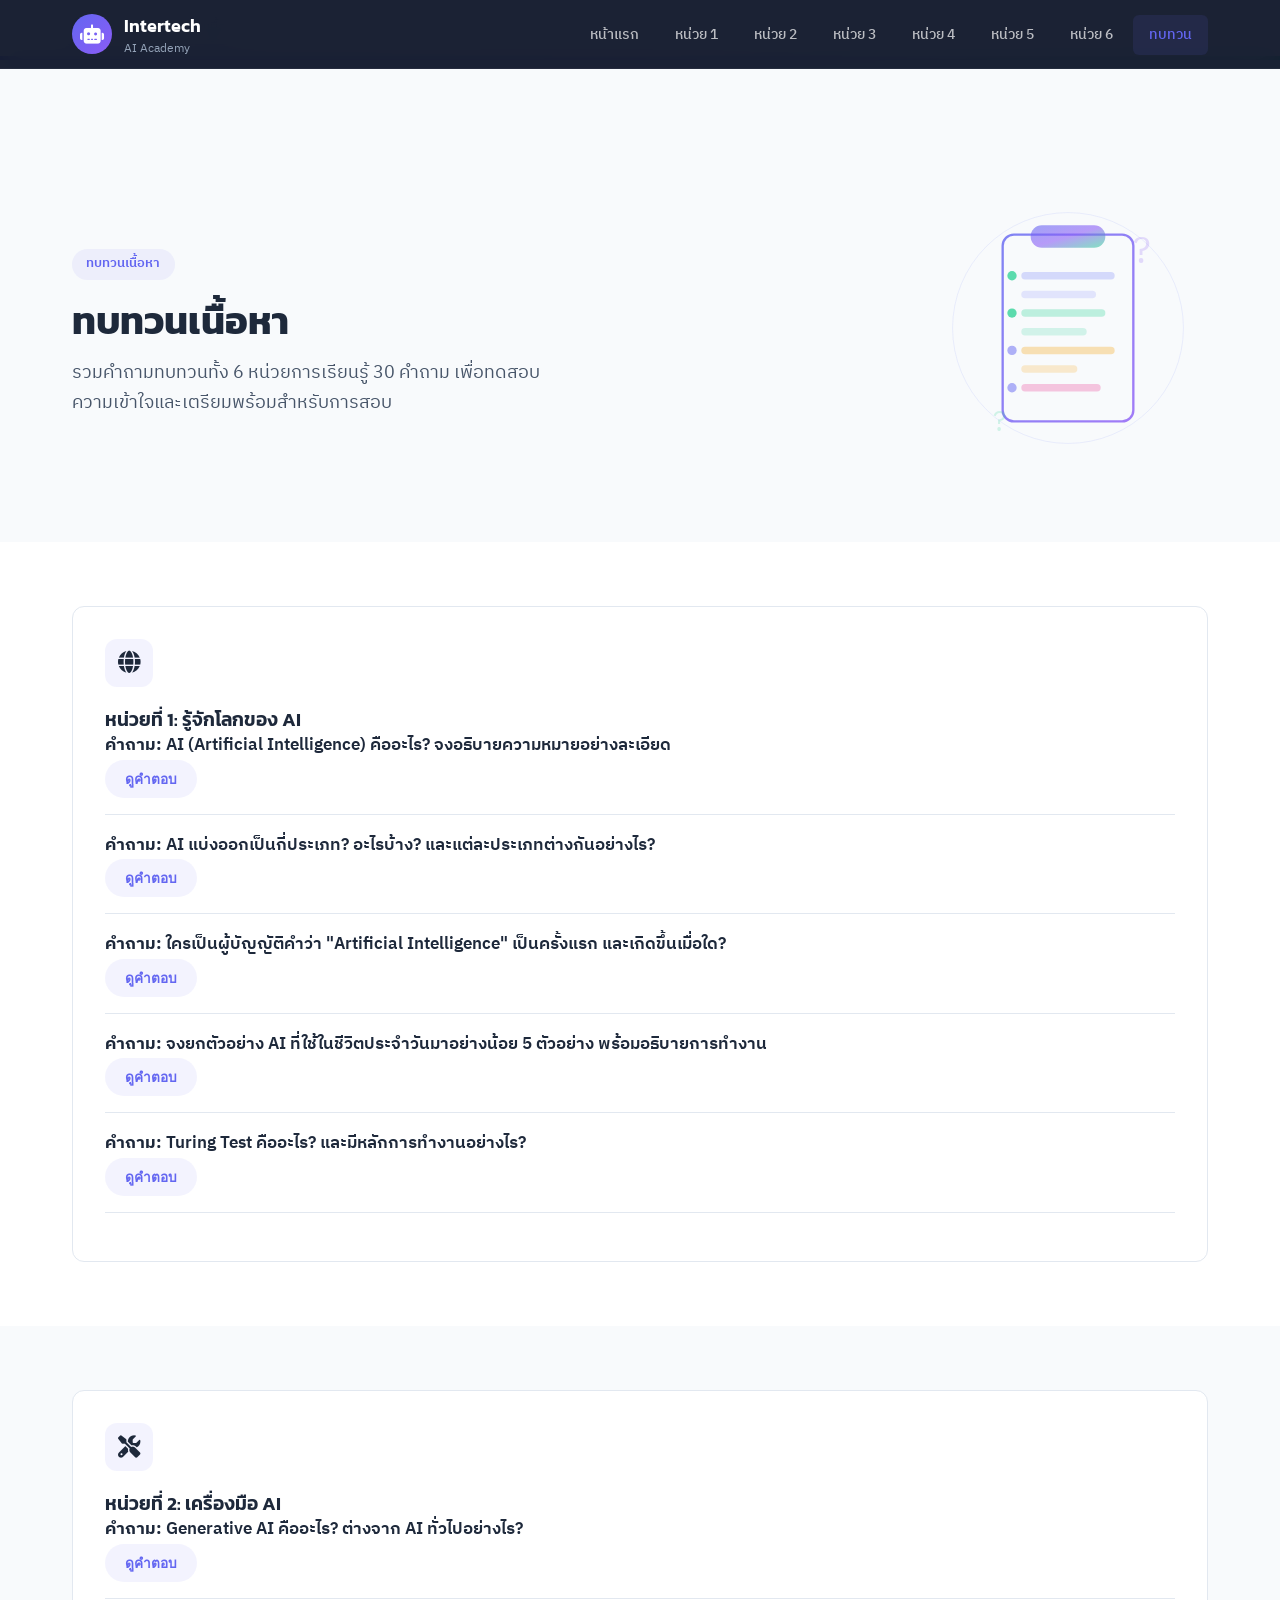
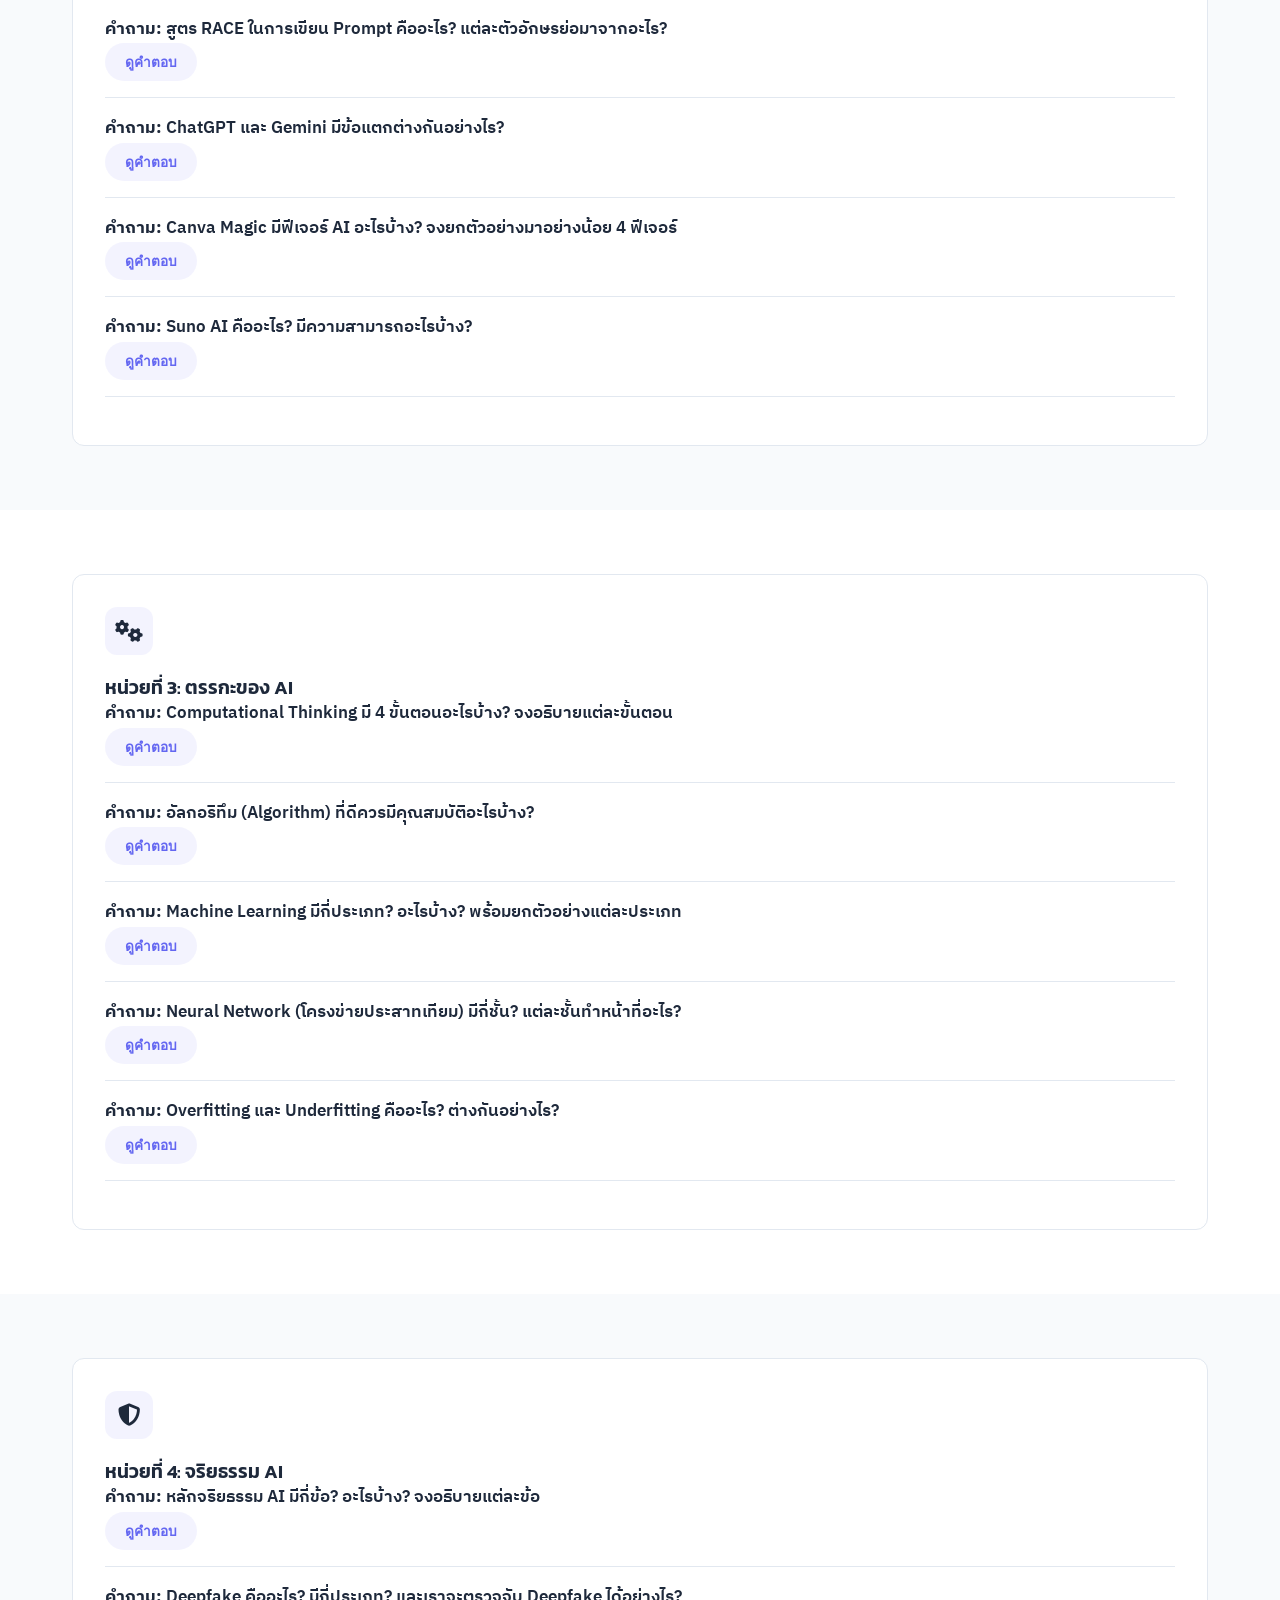
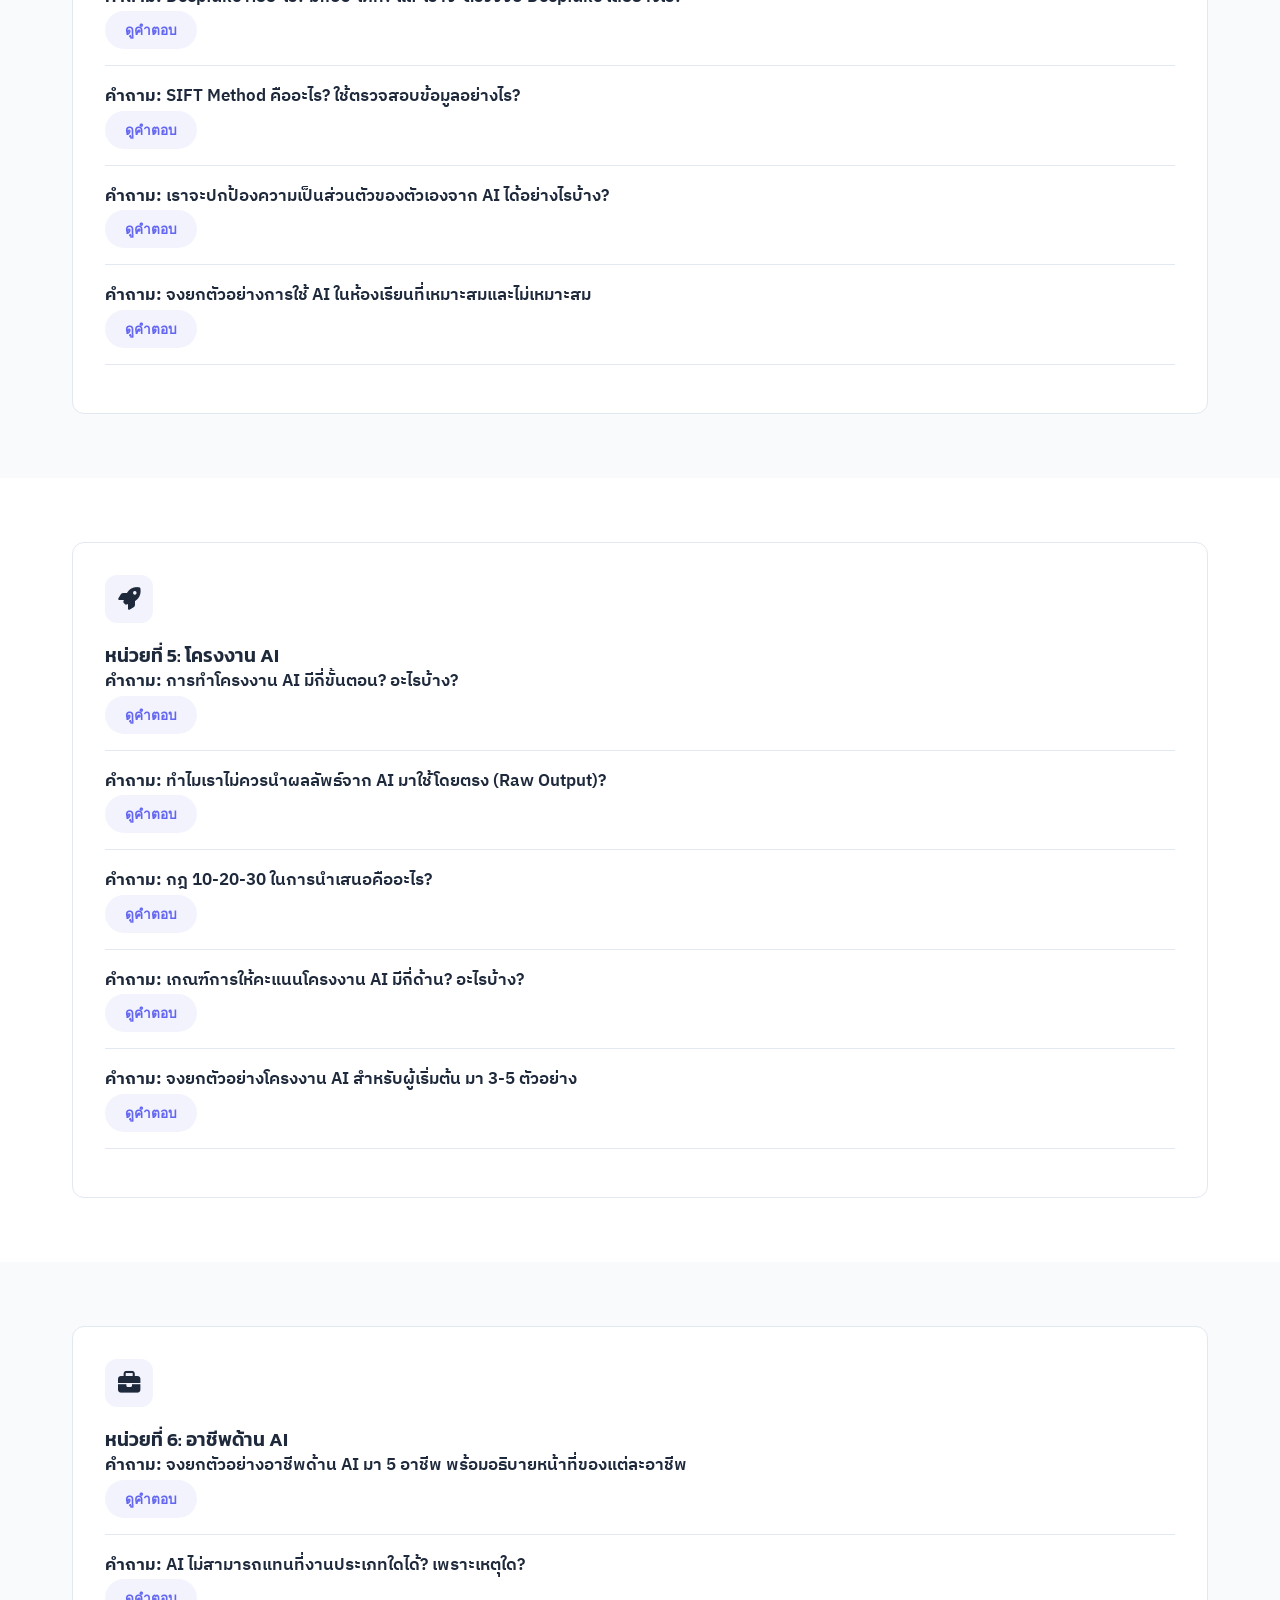
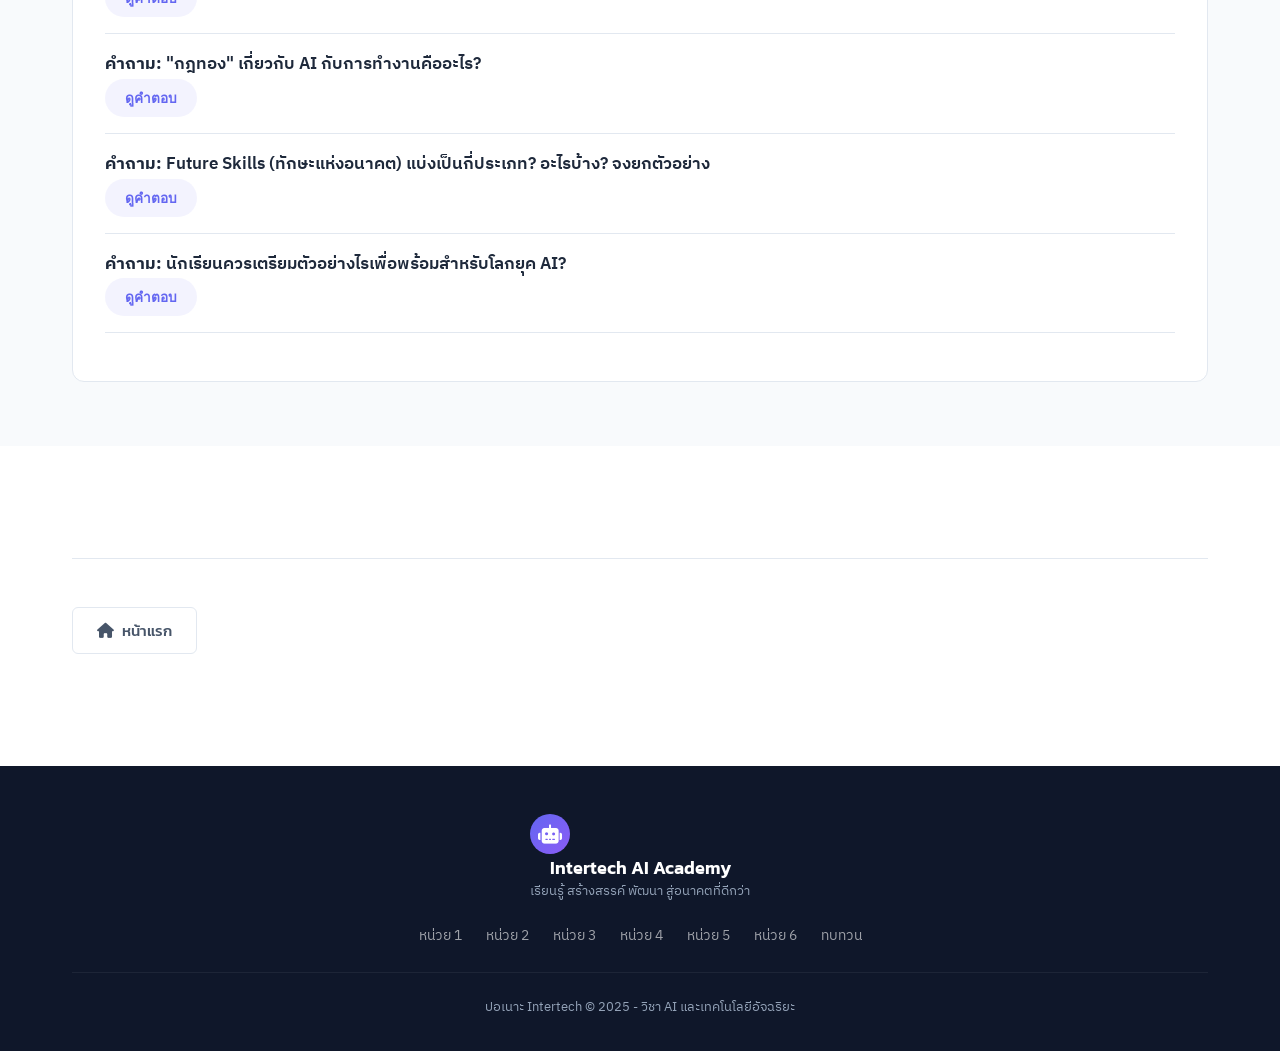
==== commit 6afba639: "Fix: บังคับให้เนื้อหาโชว์ตลอด + cache busting - เพิ่ม !important opacity:1 ให้ทุก content element - " ====
--- a/pages/review.html
+++ b/pages/review.html
@@ -4,7 +4,7 @@
     <meta charset="UTF-8">
     <meta name="viewport" content="width=device-width, initial-scale=1.0">
     <title>ทบทวนเนื้อหา - ปอเนาะ Intertech</title>
-    <link rel="stylesheet" href="../style.css">
+    <link rel="stylesheet" href="../style.css?v=2">
     <link href="https://fonts.googleapis.com/css2?family=Kanit:wght@300;400;500;600;700;800&family=IBM+Plex+Sans+Thai:wght@300;400;500;600;700&display=swap" rel="stylesheet">
     <link rel="stylesheet" href="https://cdnjs.cloudflare.com/ajax/libs/font-awesome/6.5.0/css/all.min.css">
 </head>
@@ -348,6 +348,6 @@
         </div>
     </footer>
 
-    <script src="../script.js"></script>
+    <script src="../script.js?v=2"></script>
 </body>
 </html>
--- a/style.css
+++ b/style.css
@@ -519,11 +519,17 @@
   from { opacity: 0; }
   to { opacity: 1; }
 }
-.animate-in {
-  opacity: 0; transform: translateY(20px);
-  transition: opacity 0.6s ease, transform 0.6s ease;
-}
-.animate-in.visible { opacity: 1; transform: translateY(0); }
+/* 23. No scroll animations - content always visible */
+.unit-card,
+.feature-card,
+.content-block,
+.review-card,
+.comparison-card,
+.example-card {
+  opacity: 1 !important;
+  transform: none !important;
+  visibility: visible !important;
+}
 .hover-lift { transition: transform var(--transition), box-shadow var(--transition); }
 .hover-lift:hover { transform: translateY(-4px); box-shadow: var(--shadow-md); }
 
@@ -600,7 +606,6 @@
     transition-duration: 0.01ms !important;
     scroll-behavior: auto !important;
   }
-  .animate-in { opacity: 1; transform: none; }
 }
 
 /* Additional component: Pill tags used in content pages */
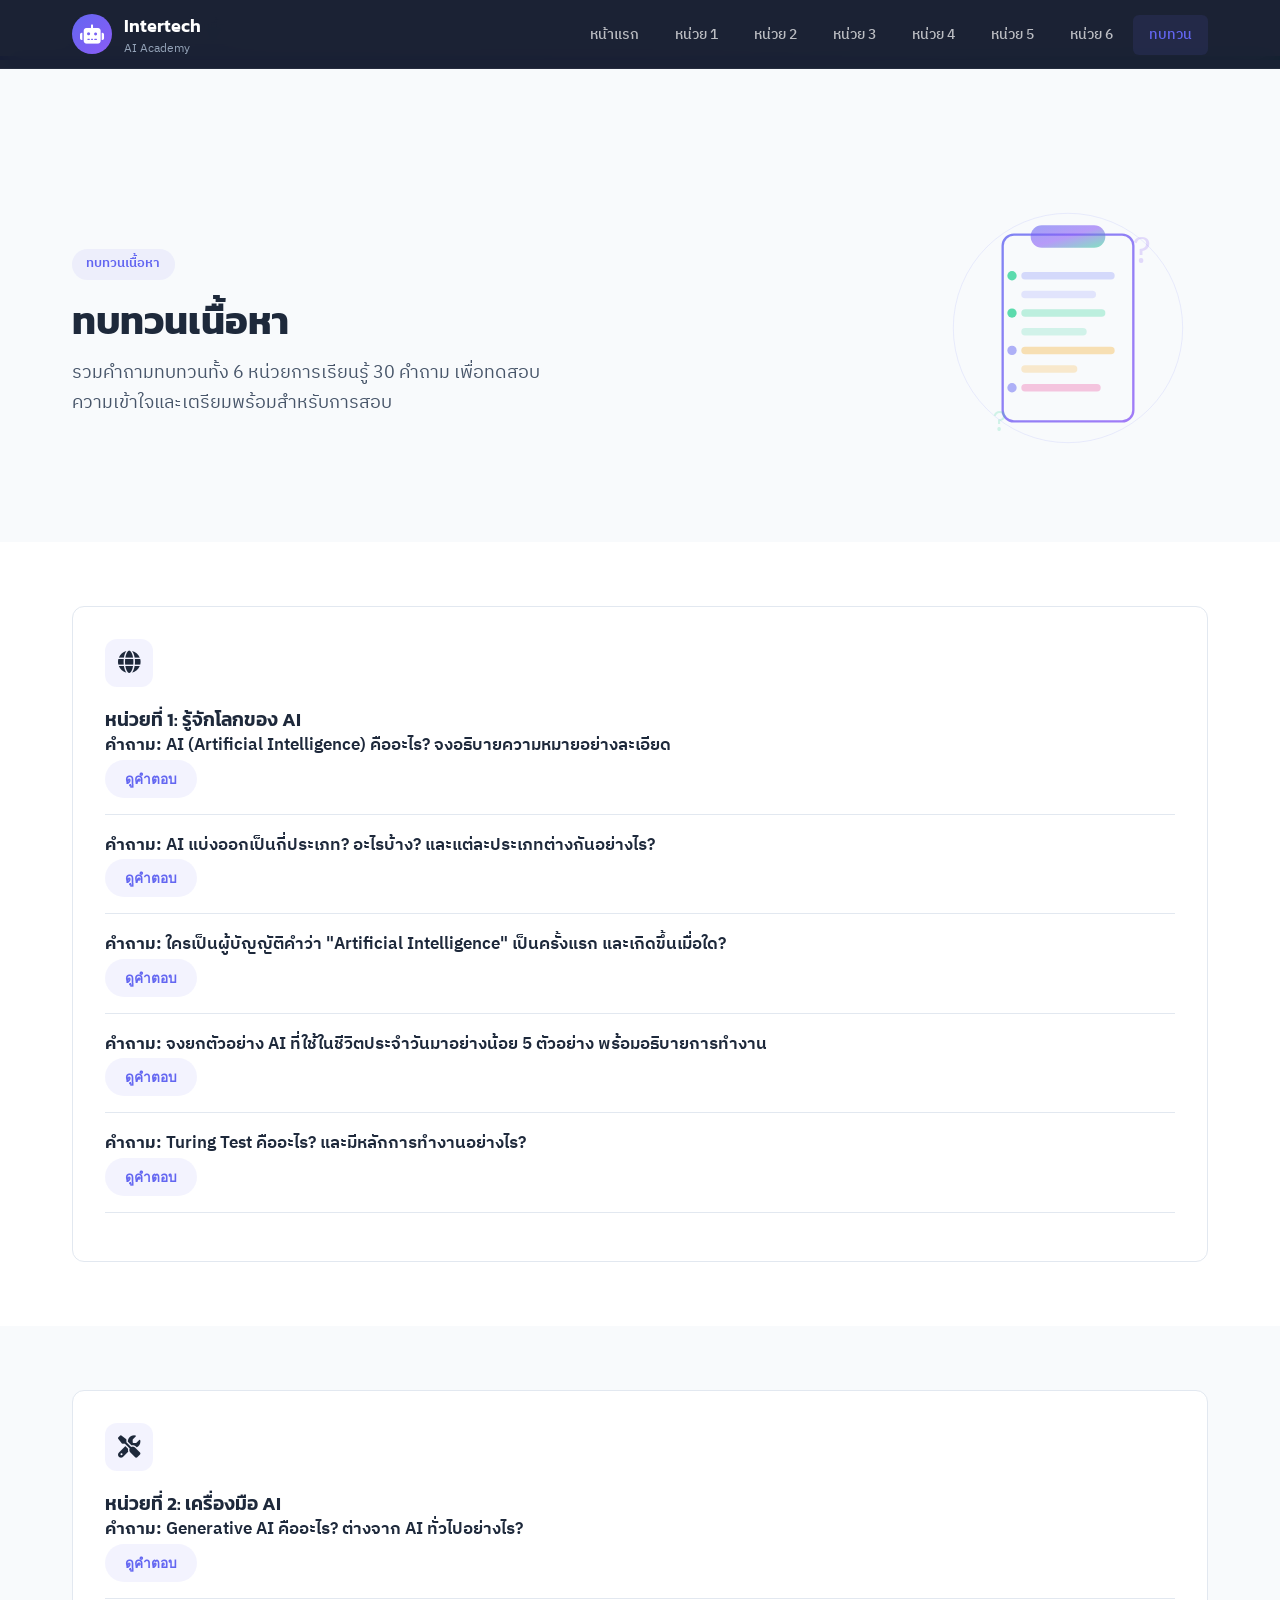
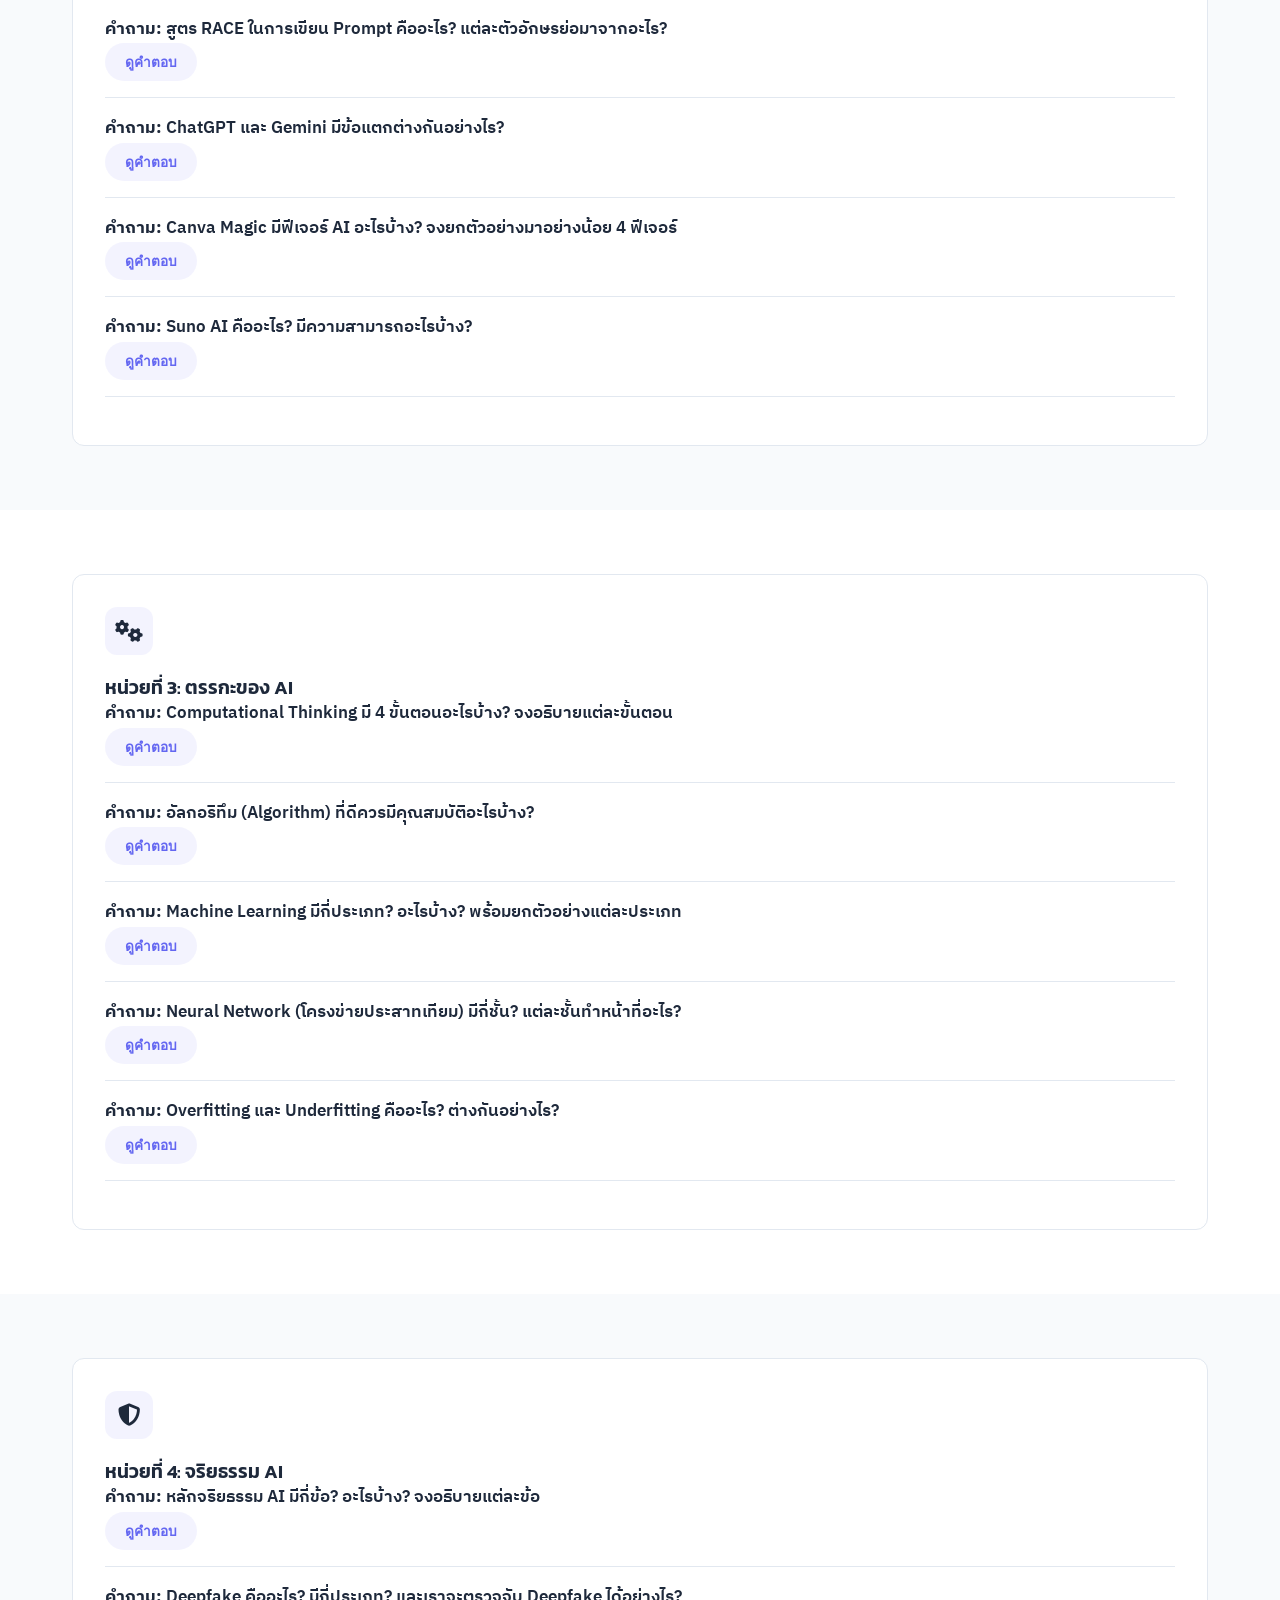
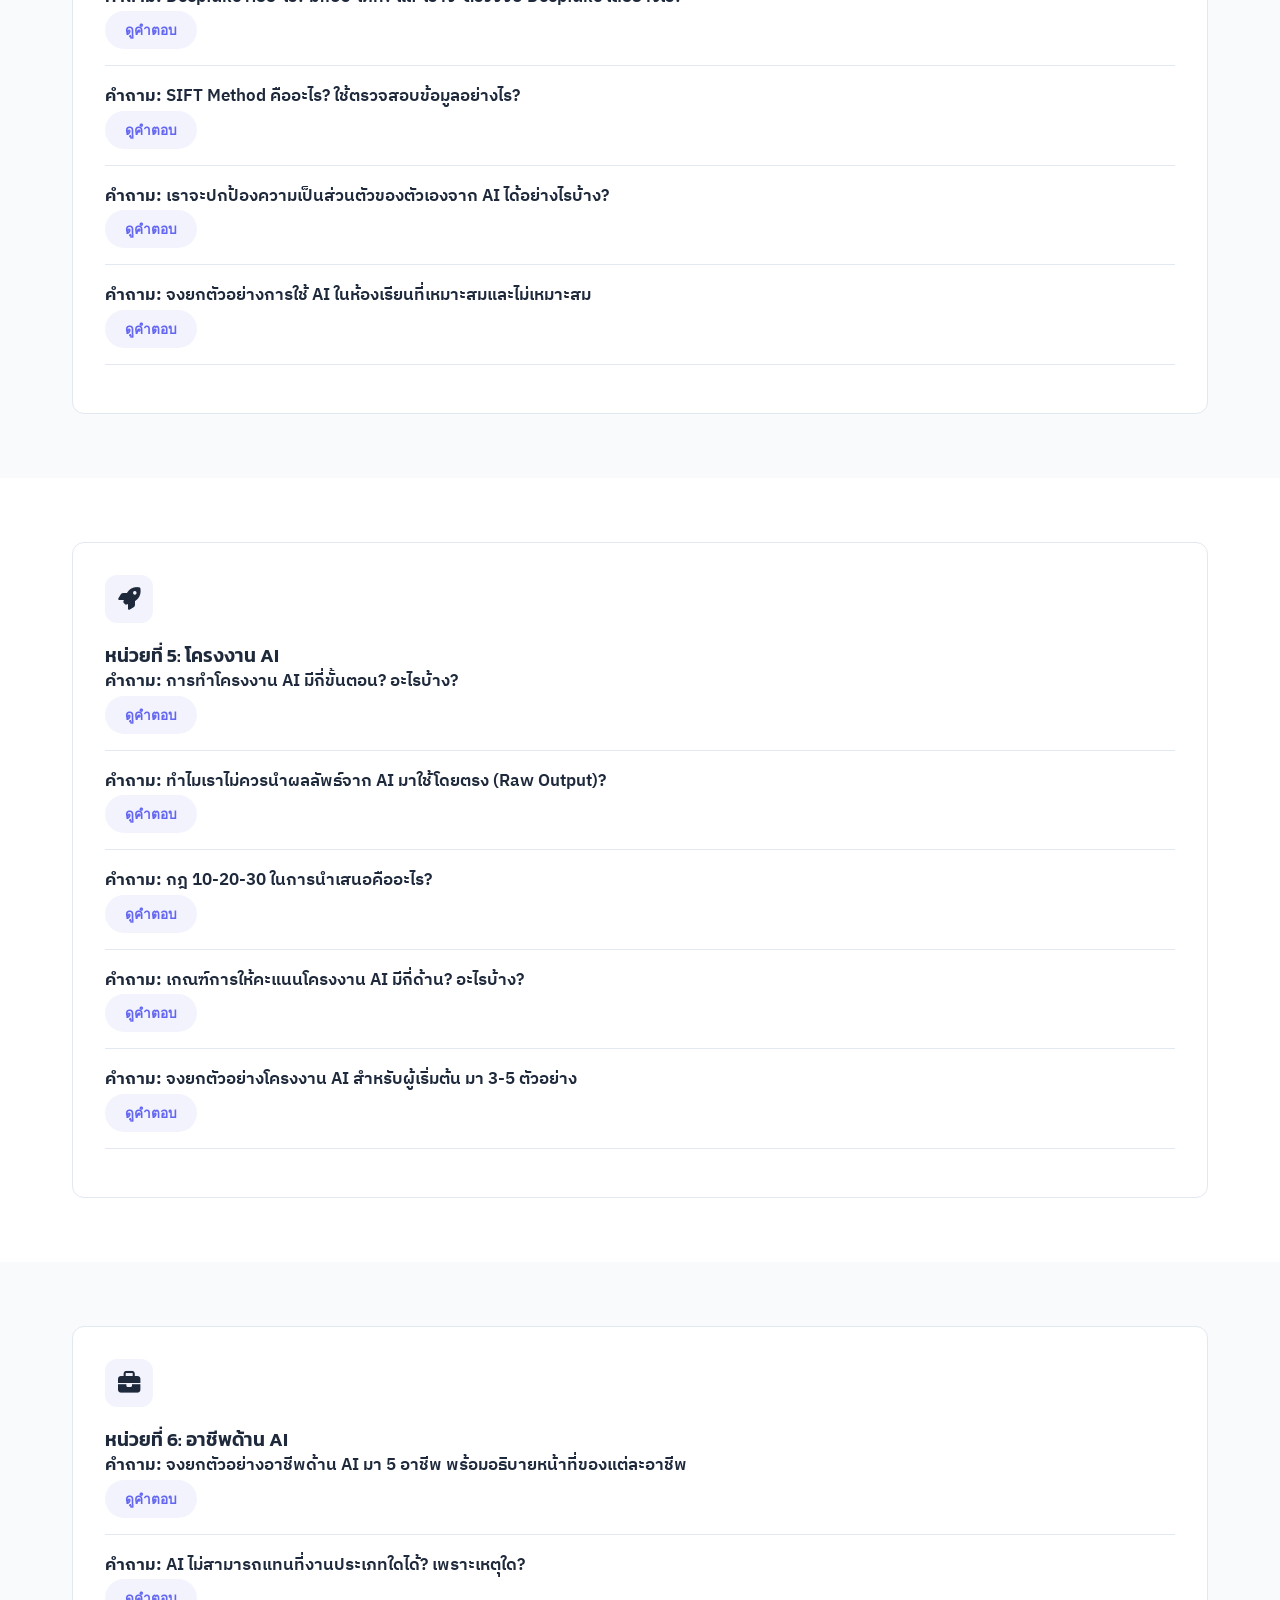
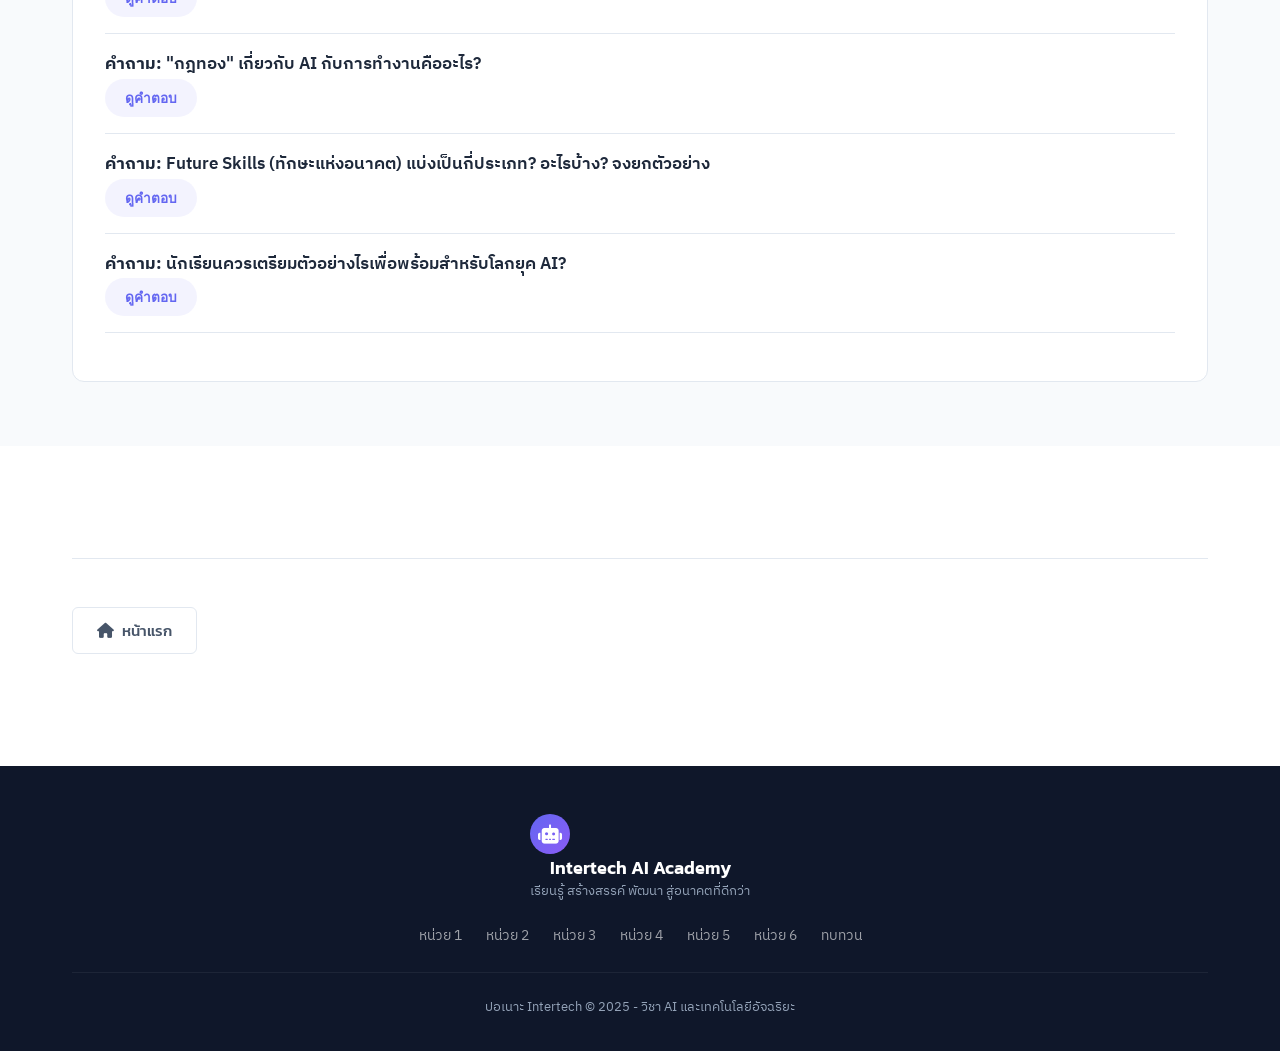
==== commit dd28d2b9: "Fix: แก้ปัญหา cards และ hero ไม่โชว์ - แก้ hero section structure ให้ตรงกับ CSS - เพิ่ม explicit col" ====
--- a/pages/review.html
+++ b/pages/review.html
@@ -4,7 +4,7 @@
     <meta charset="UTF-8">
     <meta name="viewport" content="width=device-width, initial-scale=1.0">
     <title>ทบทวนเนื้อหา - ปอเนาะ Intertech</title>
-    <link rel="stylesheet" href="../style.css?v=2">
+    <link rel="stylesheet" href="../style.css?v=3">
     <link href="https://fonts.googleapis.com/css2?family=Kanit:wght@300;400;500;600;700;800&family=IBM+Plex+Sans+Thai:wght@300;400;500;600;700&display=swap" rel="stylesheet">
     <link rel="stylesheet" href="https://cdnjs.cloudflare.com/ajax/libs/font-awesome/6.5.0/css/all.min.css">
 </head>
@@ -348,6 +348,6 @@
         </div>
     </footer>
 
-    <script src="../script.js?v=2"></script>
+    <script src="../script.js?v=3"></script>
 </body>
 </html>
--- a/style.css
+++ b/style.css
@@ -207,6 +207,7 @@
   background: var(--bg-primary); border: 1px solid var(--border);
   border-left: 4px solid var(--primary); border-radius: var(--radius-md);
   padding: 1.5rem 2rem; transition: all var(--transition); text-decoration: none;
+  color: var(--text-primary);
 }
 .unit-card:hover {
   transform: translateY(-3px); box-shadow: var(--shadow-md); border-left-color: #8b5cf6;
@@ -218,8 +219,9 @@
 }
 .unit-card-icon svg { width: 28px; height: 28px; color: var(--primary); }
 .unit-card-content { flex: 1; }
-.unit-card-content h3 { font-size: 1.1rem; margin-bottom: 0.25rem; }
-.unit-card-content p { font-size: 0.9rem; color: var(--text-secondary); }
+.unit-card-content .unit-badge { margin-bottom: 0.25rem; }
+.unit-card-content h3 { font-size: 1.1rem; margin-bottom: 0.25rem; color: var(--text-primary); }
+.unit-card-content p { font-size: 0.9rem; color: var(--text-secondary); margin: 0; }
 .unit-card-arrow { flex-shrink: 0; color: var(--text-muted); transition: transform var(--transition); }
 .unit-card:hover .unit-card-arrow { transform: translateX(4px); color: var(--primary); }
 
@@ -240,8 +242,9 @@
   border-radius: var(--radius-md); background: rgba(99,102,241,0.08);
   display: flex; align-items: center; justify-content: center; font-size: 1.5rem;
 }
-.feature-card h3 { font-size: 1rem; margin-bottom: 0.5rem; }
+.feature-card h3 { font-size: 1rem; margin-bottom: 0.5rem; color: var(--text-primary); }
 .feature-card p { font-size: 0.9rem; color: var(--text-secondary); }
+.feature-icon i { color: var(--primary); }
 
 /* 11. CTA Section */
 .cta-section {
